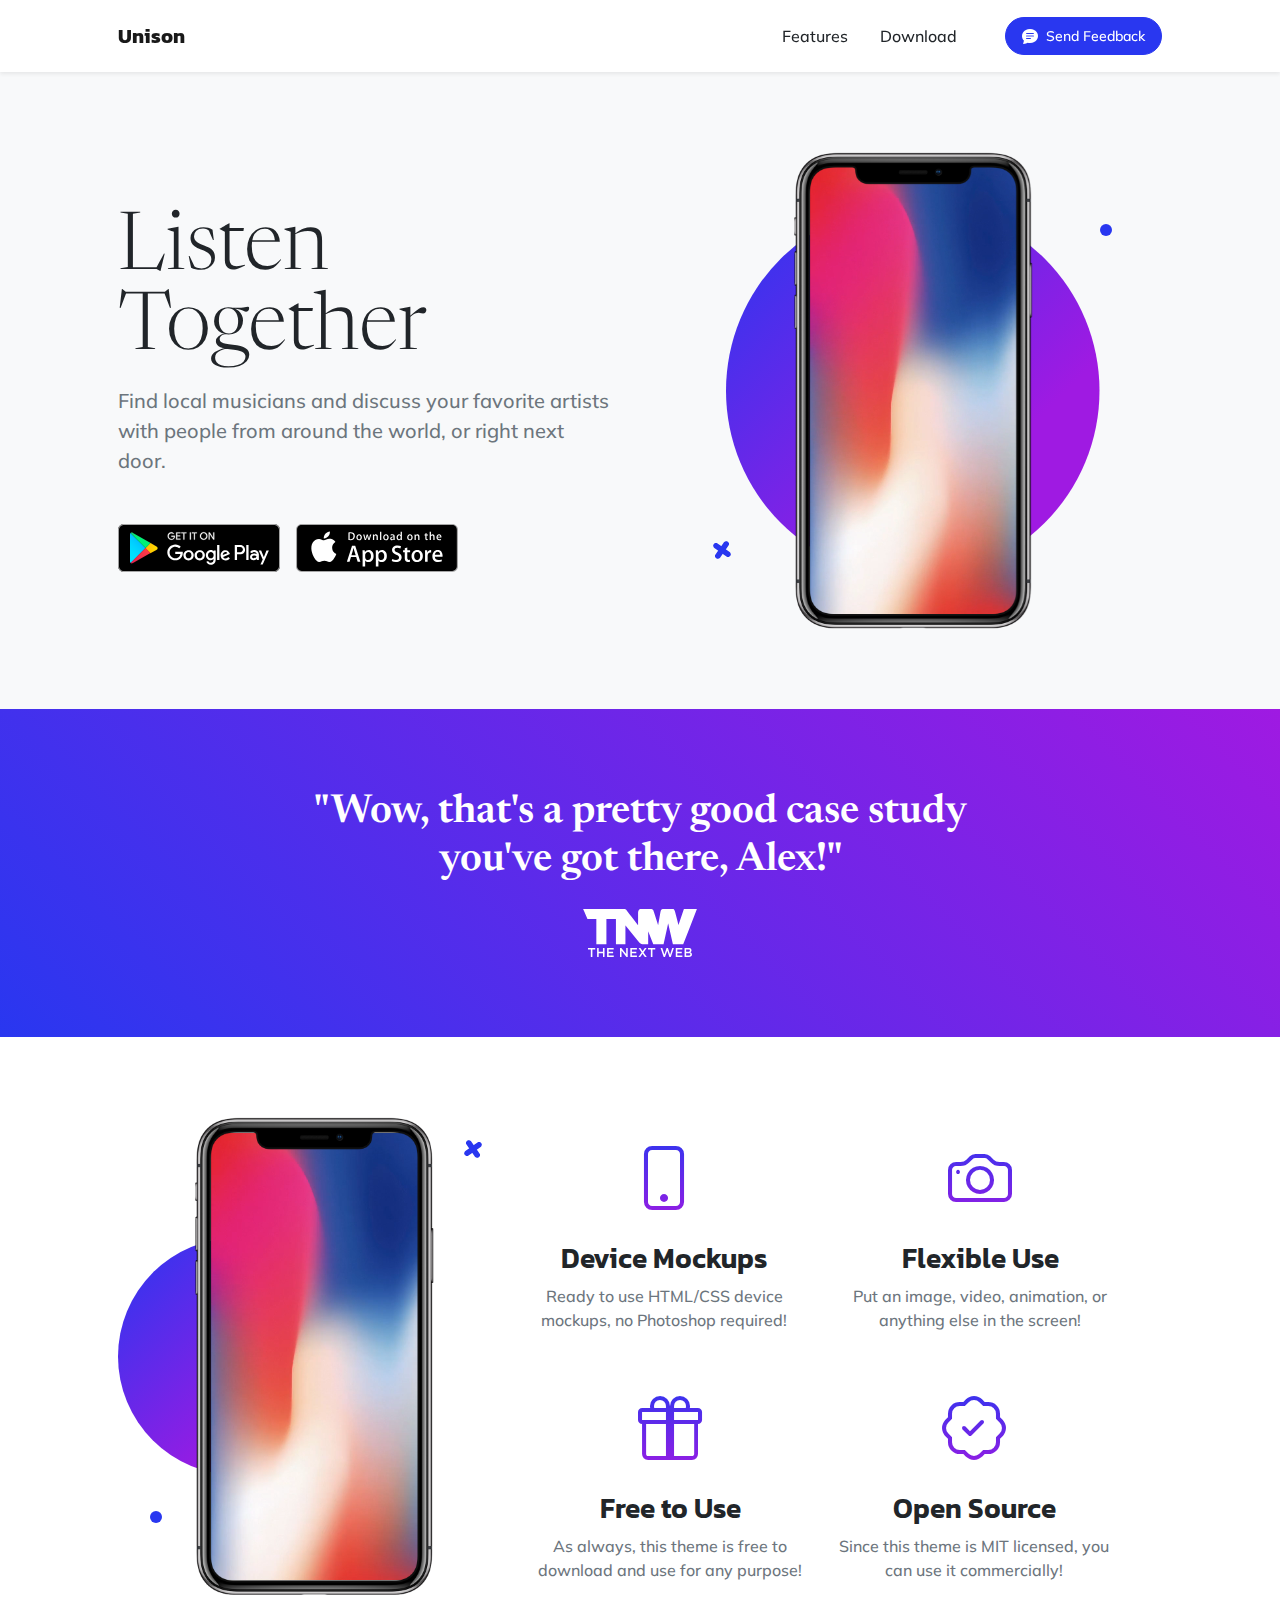
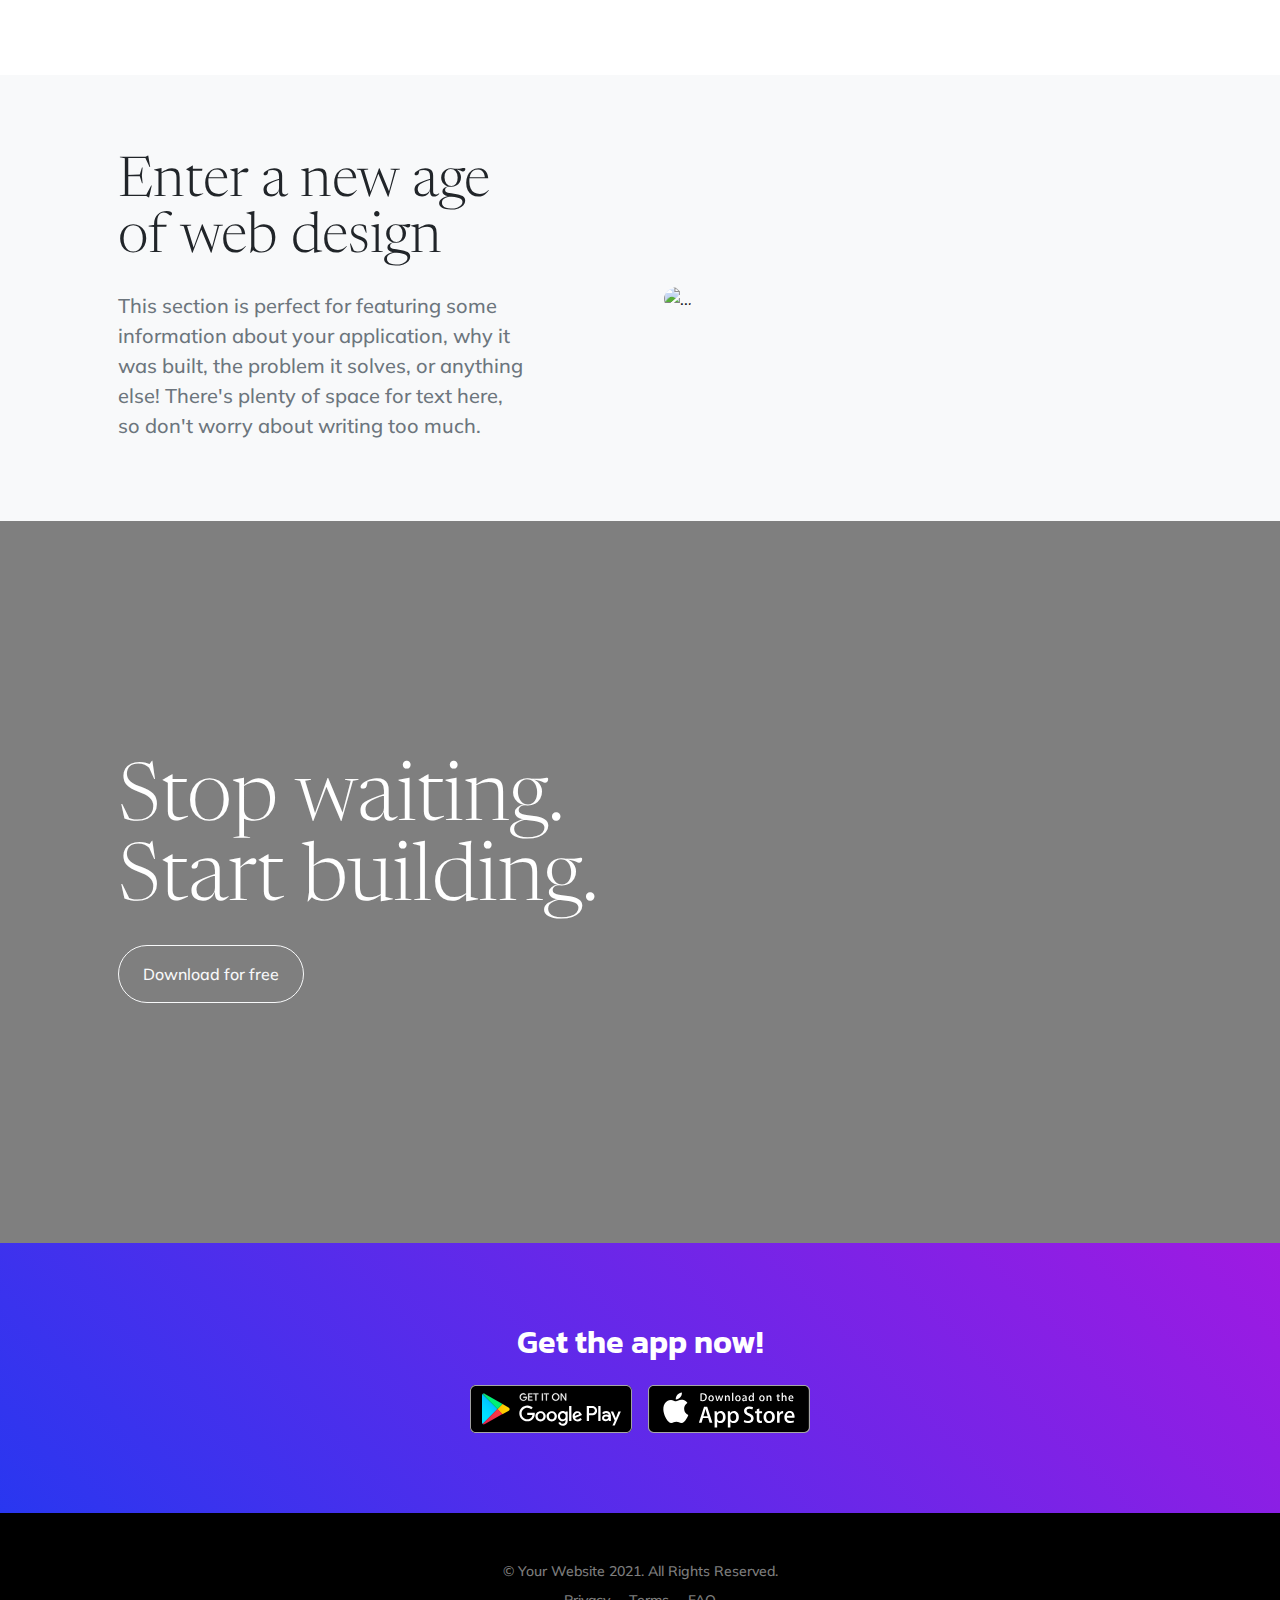
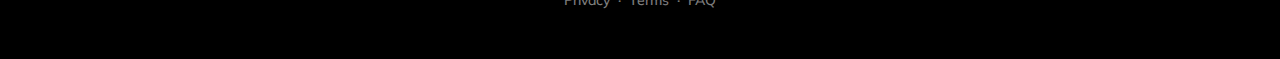
==== casestudy1page/alexcasestudy.html @ e9d78d9e "complete overhaul plus added unison case study" ====
<!DOCTYPE html>
<html lang="en">
    <head>
        <meta charset="utf-8" />
        <meta name="viewport" content="width=device-width, initial-scale=1, shrink-to-fit=no" />
        <meta name="description" content="" />
        <meta name="author" content="" />
        <title>Unison Case Study</title>
        <link rel="icon" type="image/x-icon" href="/images/AB_LOGO.png" />
        <!-- Bootstrap icons-->
        <link href="https://cdn.jsdelivr.net/npm/bootstrap-icons@1.5.0/font/bootstrap-icons.css" rel="stylesheet" />
        <!-- Google fonts-->
        <link rel="preconnect" href="https://fonts.gstatic.com" />
        <link href="https://fonts.googleapis.com/css2?family=Newsreader:ital,wght@0,600;1,600&amp;display=swap" rel="stylesheet" />
        <link href="https://fonts.googleapis.com/css2?family=Mulish:ital,wght@0,300;0,500;0,600;0,700;1,300;1,500;1,600;1,700&amp;display=swap" rel="stylesheet" />
        <link href="https://fonts.googleapis.com/css2?family=Kanit:ital,wght@0,400;1,400&amp;display=swap" rel="stylesheet" />
        <!-- Core theme CSS (includes Bootstrap)-->
        <link href="css/styles.css" rel="stylesheet" />
    </head>
    <body id="page-top">
        <!-- Navigation-->
        <nav class="navbar navbar-expand-lg navbar-light fixed-top shadow-sm" id="mainNav">
            <div class="container px-5">
                <a class="navbar-brand fw-bold" href="#page-top">Unison</a>
                <button class="navbar-toggler" type="button" data-bs-toggle="collapse" data-bs-target="#navbarResponsive" aria-controls="navbarResponsive" aria-expanded="false" aria-label="Toggle navigation">
                    Menu
                    <i class="bi-list"></i>
                </button>
                <div class="collapse navbar-collapse" id="navbarResponsive">
                    <ul class="navbar-nav ms-auto me-4 my-3 my-lg-0">
                        <li class="nav-item"><a class="nav-link me-lg-3" href="#features">Features</a></li>
                        <li class="nav-item"><a class="nav-link me-lg-3" href="#download">Download</a></li>
                    </ul>
                    <button class="btn btn-primary rounded-pill px-3 mb-2 mb-lg-0" data-bs-toggle="modal" data-bs-target="#feedbackModal">
                        <span class="d-flex align-items-center">
                            <i class="bi-chat-text-fill me-2"></i>
                            <span class="small">Send Feedback</span>
                        </span>
                    </button>
                </div>
            </div>
        </nav>
        <!-- Mashead header-->
        <header class="masthead">
            <div class="container px-5">
                <div class="row gx-5 align-items-center">
                    <div class="col-lg-6">
                        <!-- Mashead text and app badges-->
                        <div class="mb-5 mb-lg-0 text-center text-lg-start">
                            <h1 class="display-1 lh-1 mb-3">Listen Together</h1>
                            <p class="lead fw-normal text-muted mb-5">Find local musicians and discuss your favorite artists with people from around the world, or right next door.</p>
                            <div class="d-flex flex-column flex-lg-row align-items-center">
                                <a class="me-lg-3 mb-4 mb-lg-0" href="#!"><img class="app-badge" src="assets/img/google-play-badge.svg" alt="..." /></a>
                                <a href="#!"><img class="app-badge" src="assets/img/app-store-badge.svg" alt="..." /></a>
                            </div>
                        </div>
                    </div>
                    <div class="col-lg-6">
                        <!-- Masthead device mockup feature-->
                        <div class="masthead-device-mockup">
                            <svg class="circle" viewBox="0 0 100 100" xmlns="http://www.w3.org/2000/svg">
                                <defs>
                                    <linearGradient id="circleGradient" gradientTransform="rotate(45)">
                                        <stop class="gradient-start-color" offset="0%"></stop>
                                        <stop class="gradient-end-color" offset="100%"></stop>
                                    </linearGradient>
                                </defs>
                                <circle cx="50" cy="50" r="50"></circle></svg>
                                <svg class="shape-1 d-none d-sm-block" viewBox="0 0 240.83 240.83" xmlns="http://www.w3.org/2000/svg">
                                <rect x="-32.54" y="78.39" width="305.92" height="84.05" rx="42.03" transform="translate(120.42 -49.88) rotate(45)"></rect>
                                <rect x="-32.54" y="78.39" width="305.92" height="84.05" rx="42.03" transform="translate(-49.88 120.42) rotate(-45)"></rect></svg>
                            <svg class="shape-2 d-none d-sm-block" viewBox="0 0 100 100" xmlns="http://www.w3.org/2000/svg"><circle cx="50" cy="50" r="50"></circle></svg>
                            <div class="device-wrapper">
                                <div class="device" data-device="iPhoneX" data-orientation="portrait" data-color="black">
                                    <div class="screen bg-black">
                                        <!-- PUT CONTENTS HERE:-->
                                        <!-- * * This can be a video, image, or just about anything else.-->
                                        <!-- * * Set the max width of your media to 100% and the height to-->
                                        <!-- * * 100% like the demo example below.-->
                                        <video muted="muted" autoplay="" loop="" style="max-width: 100%; height: 100%"><source src="assets/img/demo-screen.mp4" type="video/mp4" /></video>
                                    </div>
                                </div>
                            </div>
                        </div>
                    </div>
                </div>
            </div>
        </header>
        <!-- Quote/testimonial aside-->
        <aside class="text-center bg-gradient-primary-to-secondary">
            <div class="container px-5">
                <div class="row gx-5 justify-content-center">
                    <div class="col-xl-8">
                        <div class="h2 fs-1 text-white mb-4">"Wow, that's a pretty good case study you've got there, Alex!"</div>
                        <img src="assets/img/tnw-logo.svg" alt="..." style="height: 3rem" />
                    </div>
                </div>
            </div>
        </aside>
        <!-- App features section-->
        <section id="features">
            <div class="container px-5">
                <div class="row gx-5 align-items-center">
                    <div class="col-lg-8 order-lg-1 mb-5 mb-lg-0">
                        <div class="container-fluid px-5">
                            <div class="row gx-5">
                                <div class="col-md-6 mb-5">
                                    <!-- Feature item-->
                                    <div class="text-center">
                                        <i class="bi-phone icon-feature text-gradient d-block mb-3"></i>
                                        <h3 class="font-alt">Device Mockups</h3>
                                        <p class="text-muted mb-0">Ready to use HTML/CSS device mockups, no Photoshop required!</p>
                                    </div>
                                </div>
                                <div class="col-md-6 mb-5">
                                    <!-- Feature item-->
                                    <div class="text-center">
                                        <i class="bi-camera icon-feature text-gradient d-block mb-3"></i>
                                        <h3 class="font-alt">Flexible Use</h3>
                                        <p class="text-muted mb-0">Put an image, video, animation, or anything else in the screen!</p>
                                    </div>
                                </div>
                            </div>
                            <div class="row">
                                <div class="col-md-6 mb-5 mb-md-0">
                                    <!-- Feature item-->
                                    <div class="text-center">
                                        <i class="bi-gift icon-feature text-gradient d-block mb-3"></i>
                                        <h3 class="font-alt">Free to Use</h3>
                                        <p class="text-muted mb-0">As always, this theme is free to download and use for any purpose!</p>
                                    </div>
                                </div>
                                <div class="col-md-6">
                                    <!-- Feature item-->
                                    <div class="text-center">
                                        <i class="bi-patch-check icon-feature text-gradient d-block mb-3"></i>
                                        <h3 class="font-alt">Open Source</h3>
                                        <p class="text-muted mb-0">Since this theme is MIT licensed, you can use it commercially!</p>
                                    </div>
                                </div>
                            </div>
                        </div>
                    </div>
                    <div class="col-lg-4 order-lg-0">
                        <!-- Features section device mockup-->
                        <div class="features-device-mockup">
                            <svg class="circle" viewBox="0 0 100 100" xmlns="http://www.w3.org/2000/svg">
                                <defs>
                                    <linearGradient id="circleGradient" gradientTransform="rotate(45)">
                                        <stop class="gradient-start-color" offset="0%"></stop>
                                        <stop class="gradient-end-color" offset="100%"></stop>
                                    </linearGradient>
                                </defs>
                                <circle cx="50" cy="50" r="50"></circle></svg>
                            <svg class="shape-1 d-none d-sm-block" viewBox="0 0 240.83 240.83" xmlns="http://www.w3.org/2000/svg">
                                <rect x="-32.54" y="78.39" width="305.92" height="84.05" rx="42.03" transform="translate(120.42 -49.88) rotate(45)"></rect>
                                <rect x="-32.54" y="78.39" width="305.92" height="84.05" rx="42.03" transform="translate(-49.88 120.42) rotate(-45)"></rect></svg>
                            <svg class="shape-2 d-none d-sm-block" viewBox="0 0 100 100" xmlns="http://www.w3.org/2000/svg"><circle cx="50" cy="50" r="50"></circle></svg>
                            <div class="device-wrapper">
                                <div class="device" data-device="iPhoneX" data-orientation="portrait" data-color="black">
                                    <div class="screen bg-black">
                                        <!-- PUT CONTENTS HERE:-->
                                        <!-- * * This can be a video, image, or just about anything else.-->
                                        <!-- * * Set the max width of your media to 100% and the height to-->
                                        <!-- * * 100% like the demo example below.-->
                                        <video muted="muted" autoplay="" loop="" style="max-width: 100%; height: 100%"><source src="assets/img/demo-screen.mp4" type="video/mp4" /></video>
                                    </div>
                                </div>
                            </div>
                        </div>
                    </div>
                </div>
            </div>
        </section>
        <!-- Basic features section-->
        <section class="bg-light">
            <div class="container px-5">
                <div class="row gx-5 align-items-center justify-content-center justify-content-lg-between">
                    <div class="col-12 col-lg-5">
                        <h2 class="display-4 lh-1 mb-4">Enter a new age of web design</h2>
                        <p class="lead fw-normal text-muted mb-5 mb-lg-0">This section is perfect for featuring some information about your application, why it was built, the problem it solves, or anything else! There's plenty of space for text here, so don't worry about writing too much.</p>
                    </div>
                    <div class="col-sm-8 col-md-6">
                        <div class="px-5 px-sm-0"><img class="img-fluid rounded-circle" src="https://source.unsplash.com/u8Jn2rzYIps/900x900" alt="..." /></div>
                    </div>
                </div>
            </div>
        </section>
        <!-- Call to action section-->
        <section class="cta">
            <div class="cta-content">
                <div class="container px-5">
                    <h2 class="text-white display-1 lh-1 mb-4">
                        Stop waiting.
                        <br />
                        Start building.
                    </h2>
                    <a class="btn btn-outline-light py-3 px-4 rounded-pill" href="https://startbootstrap.com/theme/new-age" target="_blank">Download for free</a>
                </div>
            </div>
        </section>
        <!-- App badge section-->
        <section class="bg-gradient-primary-to-secondary" id="download">
            <div class="container px-5">
                <h2 class="text-center text-white font-alt mb-4">Get the app now!</h2>
                <div class="d-flex flex-column flex-lg-row align-items-center justify-content-center">
                    <a class="me-lg-3 mb-4 mb-lg-0" href="#!"><img class="app-badge" src="assets/img/google-play-badge.svg" alt="..." /></a>
                    <a href="#!"><img class="app-badge" src="assets/img/app-store-badge.svg" alt="..." /></a>
                </div>
            </div>
        </section>
        <!-- Footer-->
        <footer class="bg-black text-center py-5">
            <div class="container px-5">
                <div class="text-white-50 small">
                    <div class="mb-2">&copy; Your Website 2021. All Rights Reserved.</div>
                    <a href="#!">Privacy</a>
                    <span class="mx-1">&middot;</span>
                    <a href="#!">Terms</a>
                    <span class="mx-1">&middot;</span>
                    <a href="#!">FAQ</a>
                </div>
            </div>
        </footer>
        <!-- Feedback Modal-->
        <div class="modal fade" id="feedbackModal" tabindex="-1" aria-labelledby="feedbackModalLabel" aria-hidden="true">
            <div class="modal-dialog modal-dialog-centered">
                <div class="modal-content">
                    <div class="modal-header bg-gradient-primary-to-secondary p-4">
                        <h5 class="modal-title font-alt text-white" id="feedbackModalLabel">Send feedback</h5>
                        <button class="btn-close btn-close-white" type="button" data-bs-dismiss="modal" aria-label="Close"></button>
                    </div>
                    <div class="modal-body border-0 p-4">
                        <!-- * * * * * * * * * * * * * * *-->
                        <!-- * * SB Forms Contact Form * *-->
                        <!-- * * * * * * * * * * * * * * *-->
                        <!-- This form is pre-integrated with SB Forms.-->
                        <!-- To make this form functional, sign up at-->
                        <!-- https://startbootstrap.com/solution/contact-forms-->
                        <!-- to get an API token!-->
                        <form id="contactForm" data-sb-form-api-token="API_TOKEN">
                            <!-- Name input-->
                            <div class="form-floating mb-3">
                                <input class="form-control" id="name" type="text" placeholder="Enter your name..." data-sb-validations="required" />
                                <label for="name">Full name</label>
                                <div class="invalid-feedback" data-sb-feedback="name:required">A name is required.</div>
                            </div>
                            <!-- Email address input-->
                            <div class="form-floating mb-3">
                                <input class="form-control" id="email" type="email" placeholder="name@example.com" data-sb-validations="required,email" />
                                <label for="email">Email address</label>
                                <div class="invalid-feedback" data-sb-feedback="email:required">An email is required.</div>
                                <div class="invalid-feedback" data-sb-feedback="email:email">Email is not valid.</div>
                            </div>
                            <!-- Phone number input-->
                            <div class="form-floating mb-3">
                                <input class="form-control" id="phone" type="tel" placeholder="(123) 456-7890" data-sb-validations="required" />
                                <label for="phone">Phone number</label>
                                <div class="invalid-feedback" data-sb-feedback="phone:required">A phone number is required.</div>
                            </div>
                            <!-- Message input-->
                            <div class="form-floating mb-3">
                                <textarea class="form-control" id="message" type="text" placeholder="Enter your message here..." style="height: 10rem" data-sb-validations="required"></textarea>
                                <label for="message">Message</label>
                                <div class="invalid-feedback" data-sb-feedback="message:required">A message is required.</div>
                            </div>
                            <!-- Submit success message-->
                            <!---->
                            <!-- This is what your users will see when the form-->
                            <!-- has successfully submitted-->
                            <div class="d-none" id="submitSuccessMessage">
                                <div class="text-center mb-3">
                                    <div class="fw-bolder">Form submission successful!</div>
                                    To activate this form, sign up at
                                    <br />
                                    <a href="https://startbootstrap.com/solution/contact-forms">https://startbootstrap.com/solution/contact-forms</a>
                                </div>
                            </div>
                            <!-- Submit error message-->
                            <!---->
                            <!-- This is what your users will see when there is-->
                            <!-- an error submitting the form-->
                            <div class="d-none" id="submitErrorMessage"><div class="text-center text-danger mb-3">Error sending message!</div></div>
                            <!-- Submit Button-->
                            <div class="d-grid"><button class="btn btn-primary rounded-pill btn-lg disabled" id="submitButton" type="submit">Submit</button></div>
                        </form>
                    </div>
                </div>
            </div>
        </div>
        <!-- Bootstrap core JS-->
        <script src="https://cdn.jsdelivr.net/npm/bootstrap@5.1.3/dist/js/bootstrap.bundle.min.js"></script>
        <!-- Core theme JS-->
        <script src="js/scripts.js"></script>
        <!-- * * * * * * * * * * * * * * * * * * * * * * * * * * * * * * * * * * * * * * * *-->
        <!-- * *                               SB Forms JS                               * *-->
        <!-- * * Activate your form at https://startbootstrap.com/solution/contact-forms * *-->
        <!-- * * * * * * * * * * * * * * * * * * * * * * * * * * * * * * * * * * * * * * * *-->
        <script src="https://cdn.startbootstrap.com/sb-forms-latest.js"></script>
    </body>
</html>
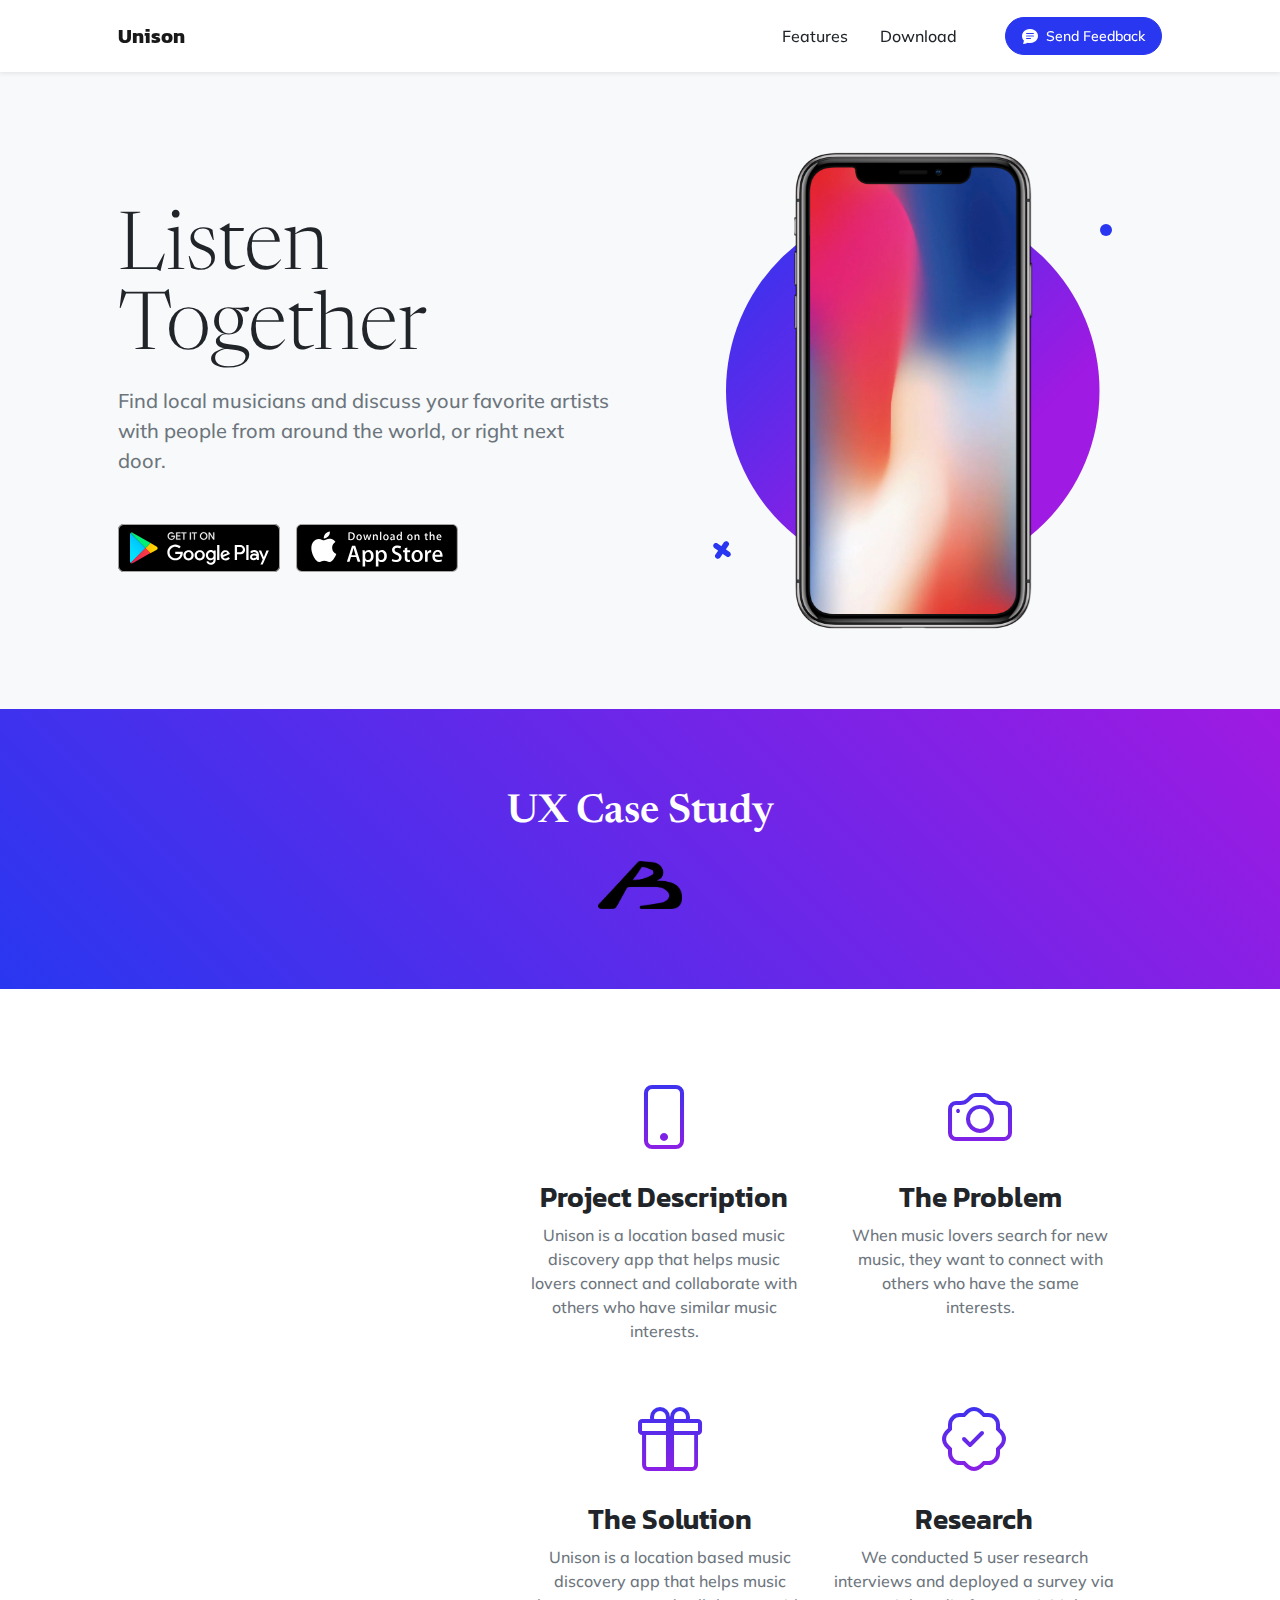
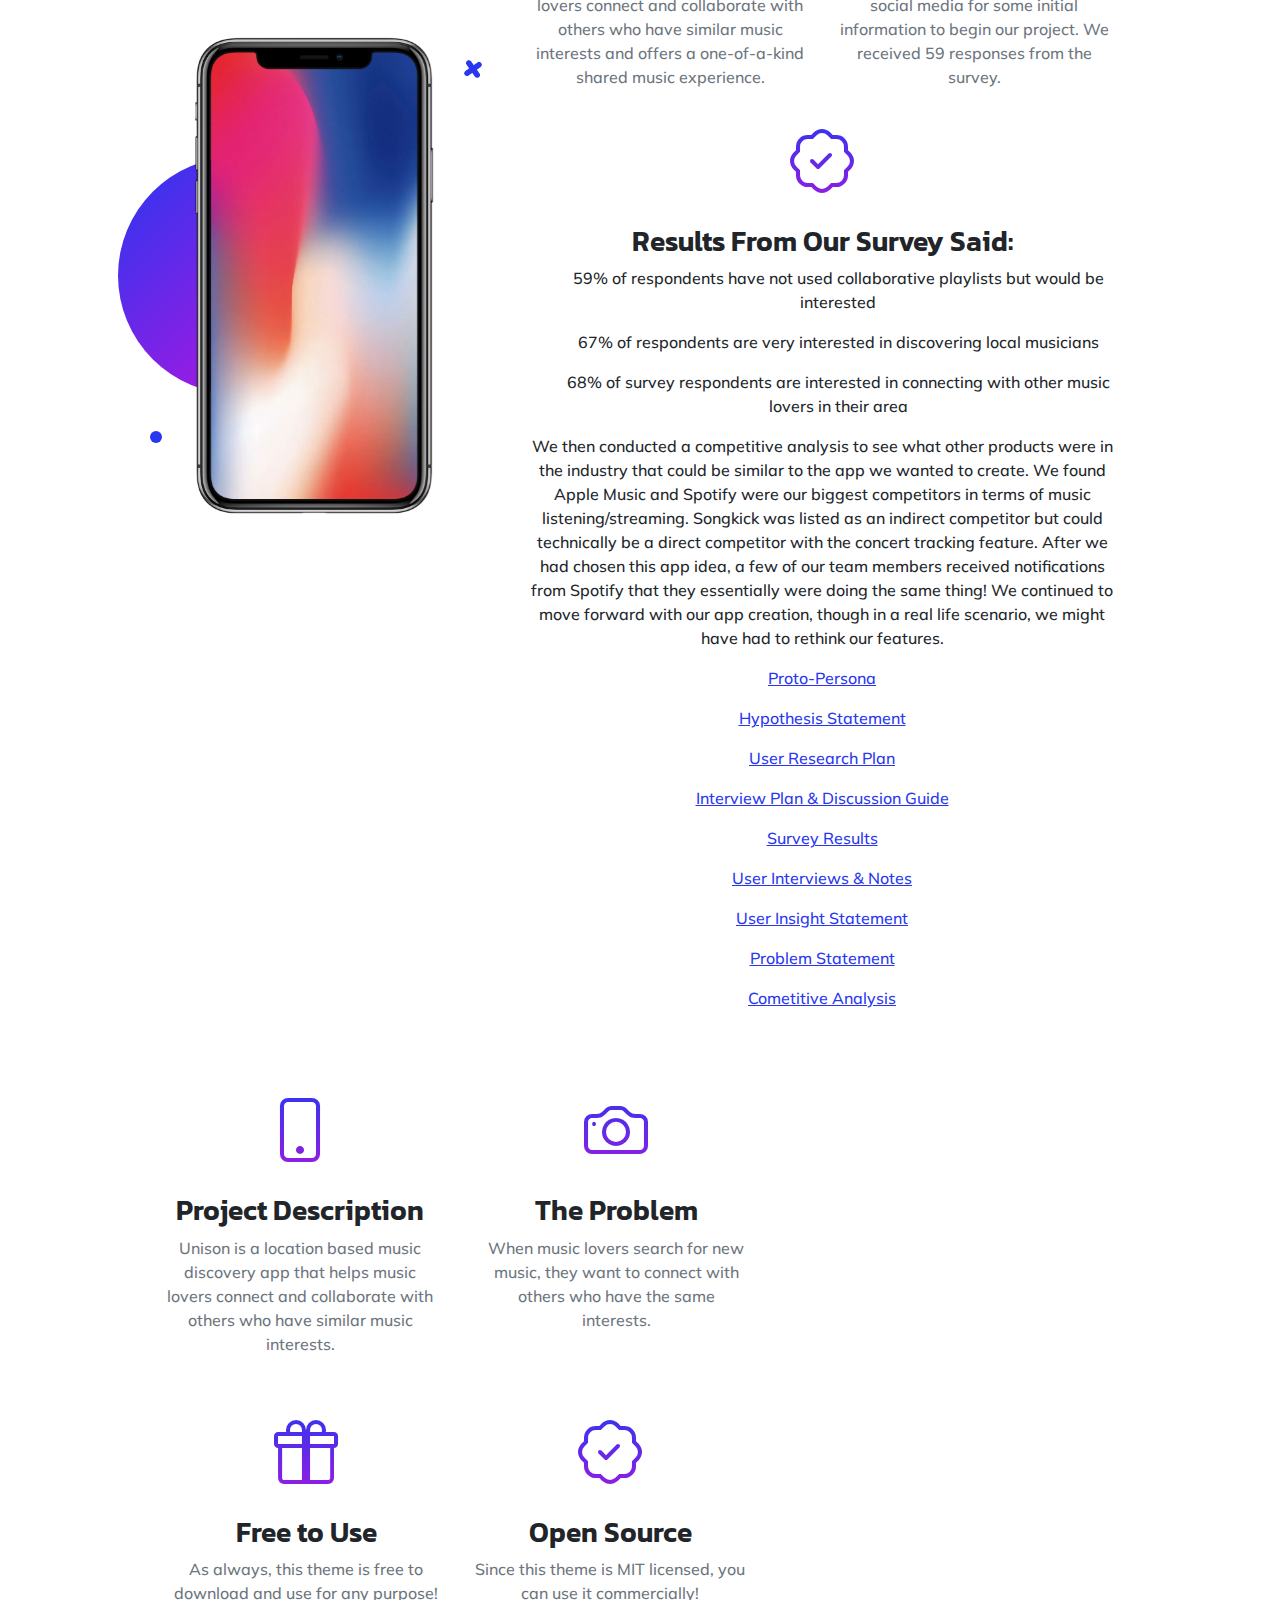
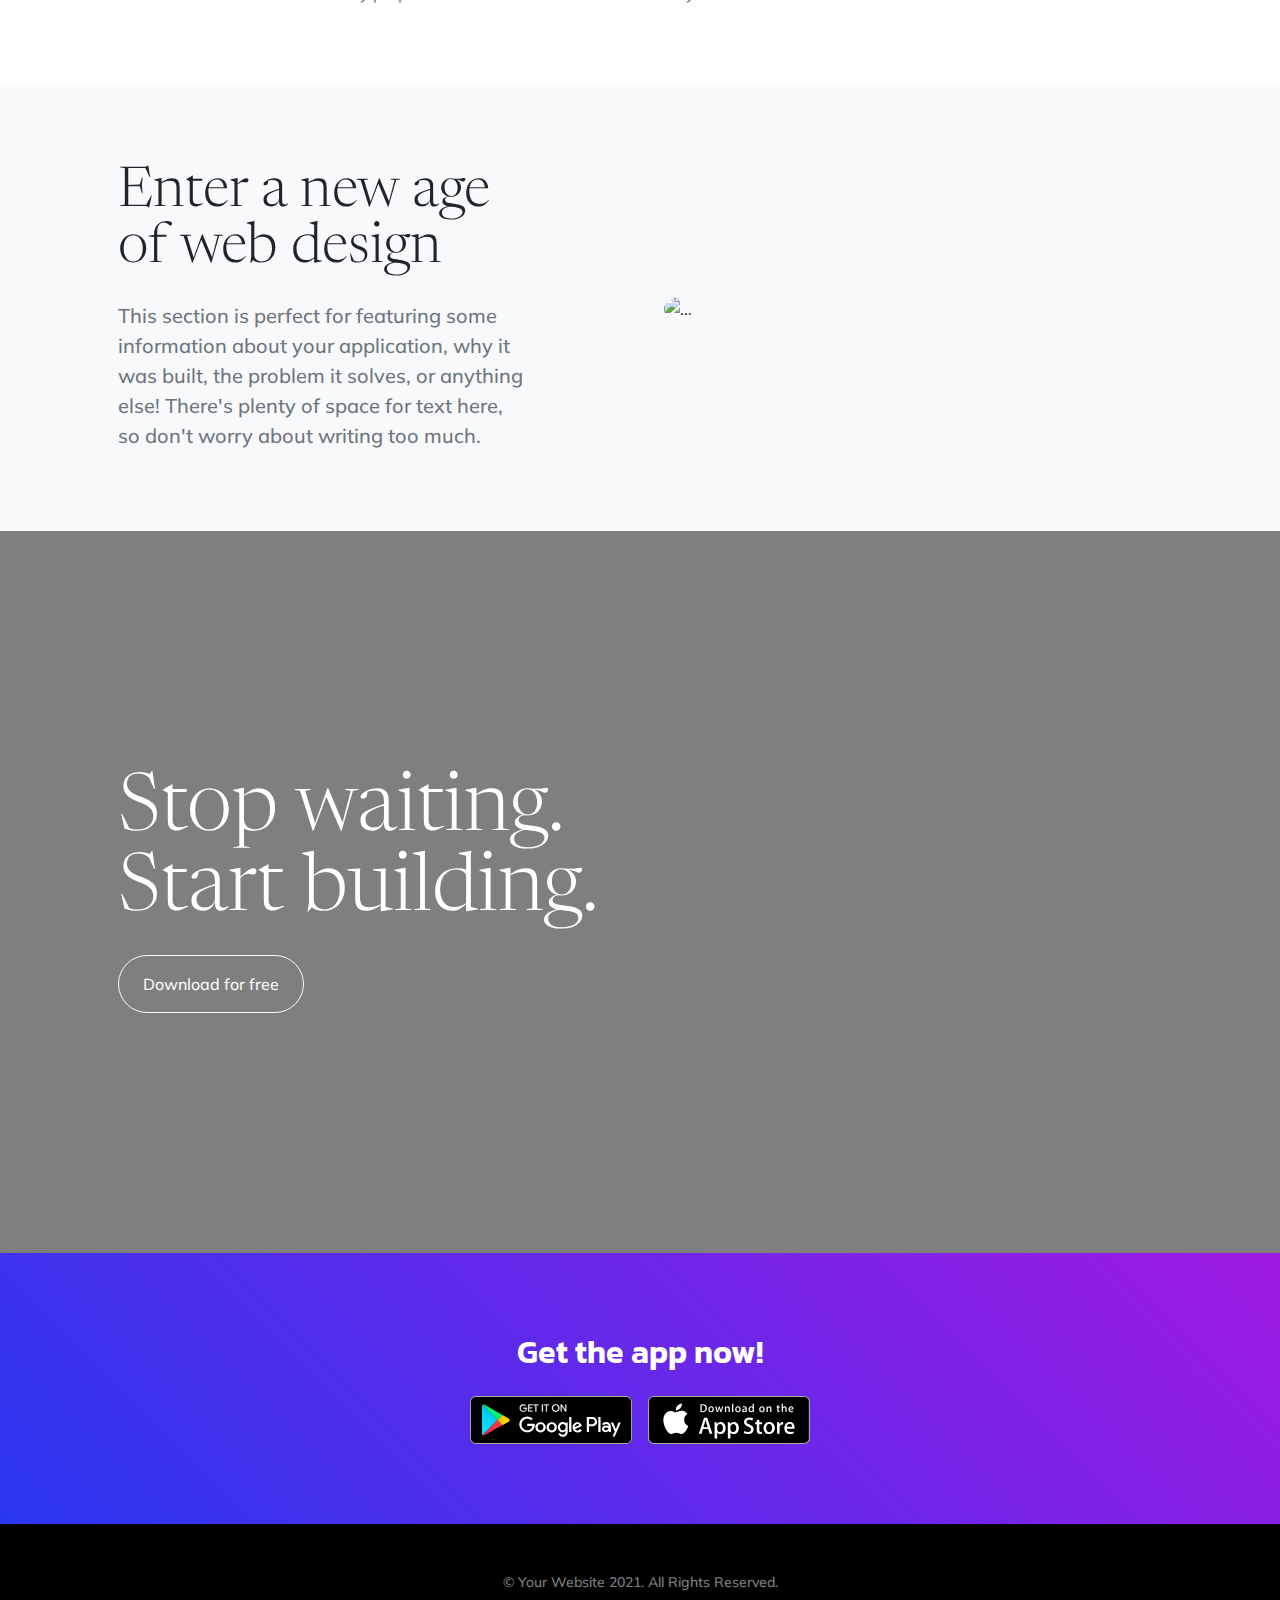
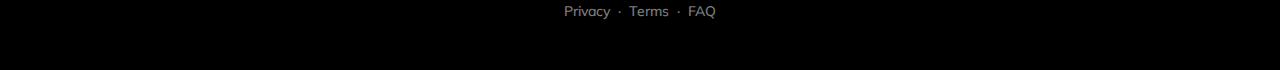
==== commit 0db25403: "many change" ====
--- a/casestudy1page/alexcasestudy.html
+++ b/casestudy1page/alexcasestudy.html
@@ -21,7 +21,8 @@
         <!-- Navigation-->
         <nav class="navbar navbar-expand-lg navbar-light fixed-top shadow-sm" id="mainNav">
             <div class="container px-5">
-                <a class="navbar-brand fw-bold" href="#page-top">Unison</a>
+                <!--<a class="navbar-brand fw-bold" href="#page-top">Unison</a>-->
+                <a class="navbar-brand fw-bold" href="/index.html">Unison</a>
                 <button class="navbar-toggler" type="button" data-bs-toggle="collapse" data-bs-target="#navbarResponsive" aria-controls="navbarResponsive" aria-expanded="false" aria-label="Toggle navigation">
                     Menu
                     <i class="bi-list"></i>
@@ -86,17 +87,19 @@
                 </div>
             </div>
         </header>
+
         <!-- Quote/testimonial aside-->
         <aside class="text-center bg-gradient-primary-to-secondary">
             <div class="container px-5">
                 <div class="row gx-5 justify-content-center">
                     <div class="col-xl-8">
-                        <div class="h2 fs-1 text-white mb-4">"Wow, that's a pretty good case study you've got there, Alex!"</div>
-                        <img src="assets/img/tnw-logo.svg" alt="..." style="height: 3rem" />
+                        <div class="h2 fs-1 text-white mb-4">UX Case Study</div>
+                        <img src="/images/AB_LOGO.png" alt="..." style="height: 3rem" />
                     </div>
                 </div>
             </div>
         </aside>
+
         <!-- App features section-->
         <section id="features">
             <div class="container px-5">
@@ -108,16 +111,95 @@
                                     <!-- Feature item-->
                                     <div class="text-center">
                                         <i class="bi-phone icon-feature text-gradient d-block mb-3"></i>
-                                        <h3 class="font-alt">Device Mockups</h3>
-                                        <p class="text-muted mb-0">Ready to use HTML/CSS device mockups, no Photoshop required!</p>
+                                        <h3 class="font-alt">Project Description</h3>
+                                        <p class="text-muted mb-0">Unison is a location based music discovery app that helps music lovers connect and collaborate with others who have similar music interests.</p>
                                     </div>
                                 </div>
                                 <div class="col-md-6 mb-5">
                                     <!-- Feature item-->
                                     <div class="text-center">
                                         <i class="bi-camera icon-feature text-gradient d-block mb-3"></i>
-                                        <h3 class="font-alt">Flexible Use</h3>
-                                        <p class="text-muted mb-0">Put an image, video, animation, or anything else in the screen!</p>
+                                        <h3 class="font-alt">The Problem</h3>
+                                        <p class="text-muted mb-0">When music lovers search for new music, they want to connect with others who have the same interests.
+                                        </p>
+                                    </div>
+                                </div>
+                            </div>
+                            <div class="row">
+                                <div class="col-md-6 mb-5 mb-md-0">
+                                    <!-- Feature item-->
+                                    <div class="text-center">
+                                        <i class="bi-gift icon-feature text-gradient d-block mb-3"></i>
+                                        <h3 class="font-alt">The Solution</h3>
+                                        <p class="text-muted mb-0">Unison is a location based music discovery app that helps music lovers connect and collaborate with others who have similar music interests and offers a one-of-a-kind shared music experience.</p>
+                                    </div>
+                                </div>
+                                <div class="col-md-6">
+                                    <!-- Feature item-->
+                                    <div class="text-center">
+                                        <i class="bi-patch-check icon-feature text-gradient d-block mb-3"></i>
+                                        <h3 class="font-alt">Research</h3>
+                                        <p class="text-muted mb-0">We conducted 5 user research interviews and deployed a survey via social media for some initial information to begin our project. We received 59 responses from the survey. </p>
+                                    </div>
+                                </div>
+                                    <div class="text-center">
+                                        <br />
+                                        <!--Results from our survey-->
+                                        <p>
+                                        <i class="bi-patch-check icon-feature text-gradient d-block mb-3"></i>
+                                        <h3 class="font-alt">Results From Our Survey Said:</h3>
+                                    <ul>59% of respondents have not used collaborative playlists but would be interested</ul>
+                                    <ul>67% of respondents are very interested in discovering local musicians</ul>
+                                    <ul>68% of survey respondents are interested in connecting with other music lovers in their area</ul>
+                                    
+                                    We then conducted a competitive analysis to see what other products were in the industry that could be similar to the app we wanted to create. We found Apple Music and Spotify were our biggest competitors in terms of music listening/streaming. Songkick was listed as an indirect competitor but could technically be a direct competitor with the concert tracking feature. After we had chosen this app idea, a few of our team members received notifications from Spotify that they essentially were doing the same thing! We continued to move forward with our app creation, though in a real life scenario, we might have had to rethink our features.
+                                        </p>
+                                    </div>
+                                <div class="text-center"> 
+
+                                    <p><a class="navHover" href="https://miro.com/app/board/o9J_l5h5WEY=/?moveToWidget=3074457361557834786&cot=14">Proto-Persona</a></p>
+                                    <p><a class="navHover" href="https://docs.google.com/document/d/1XRTbWYTyubgp3aFKQbE9a_wOAu3SOszBq9Wj_-E7aM4/edit?usp=sharing">Hypothesis Statement</a></p>
+                                    <p><a class="navHover" href="https://docs.google.com/document/d/1jE65X9gWQC5GjgYpJEh00FO5vzdBiOpCsZ-FZQnncEE/edit?usp=sharing">User Research Plan</a></p>
+                                    <p><a class="navHover" href="https://docs.google.com/document/d/1hktV8I2AohRR72k_YnINFEn2Mreq5c7P4z3E5XmAaow/edit?usp=sharing">Interview Plan & Discussion Guide</a></p>
+                                    <p><a class="navHover" href="https://docs.google.com/document/d/14Sre4iiVJZE6Eh71Pxx6DmrF_Qrz-4lVQuZhOFleTsg/edit?usp=sharing">Survey Results</a></p>
+                                    <p><a class="navHover" href="https://drive.google.com/drive/folders/1KgsZcHg7hveZ11GWaLJzoUSJEQzBHmph?usp=sharing">User Interviews & Notes</a></p>
+                                    <p><a class="navHover" href="https://docs.google.com/document/d/1Aext4xAzgfPAXpiNR-TnL6bYlM27kT82wu-XqPHi-sc/edit?usp=sharing">User Insight Statement</a></p>
+                                    <p><a class="navHover" href="https://docs.google.com/document/d/1CFZmuHaHZyuUHHL3wpW8MNOQrv-n4lgISlsDyFWAnZ0/edit?usp=sharing">Problem Statement</a></p>
+                                    <p><a class="navHover" href="https://docs.google.com/spreadsheets/d/1M5w8RNG1iuUYZ26R7GRCCevh7z7XjCp1g2f3X4-OzM0/edit?usp=sharing">Cometitive Analysis</a></p>
+
+
+                                </div>
+                                
+
+                            </div>
+
+                            <p>
+                            <div>
+                                <img src="images/Unison-Affinity-Diagram.png" alt="">
+                             </div> 
+                            </p>
+
+                        </div>
+                    </div>
+                    <!-- Copied this grid; come back to this later-->
+                    <div class="col-lg-8 order-lg-1 mb-5 mb-lg-0">
+                        <div class="container-fluid px-5">
+                            <div class="row gx-5">
+                                <div class="col-md-6 mb-5">
+                                    <!-- Feature item-->
+                                    <div class="text-center">
+                                        <i class="bi-phone icon-feature text-gradient d-block mb-3"></i>
+                                        <h3 class="font-alt">Project Description</h3>
+                                        <p class="text-muted mb-0">Unison is a location based music discovery app that helps music lovers connect and collaborate with others who have similar music interests.</p>
+                                    </div>
+                                </div>
+                                <div class="col-md-6 mb-5">
+                                    <!-- Feature item-->
+                                    <div class="text-center">
+                                        <i class="bi-camera icon-feature text-gradient d-block mb-3"></i>
+                                        <h3 class="font-alt">The Problem</h3>
+                                        <p class="text-muted mb-0">When music lovers search for new music, they want to connect with others who have the same interests.
+                                        </p>
                                     </div>
                                 </div>
                             </div>
@@ -139,8 +221,13 @@
                                     </div>
                                 </div>
                             </div>
-                        </div>
-                    </div>
+                            
+                        </div>
+                    </div>
+
+
+
+                    
                     <div class="col-lg-4 order-lg-0">
                         <!-- Features section device mockup-->
                         <div class="features-device-mockup">
@@ -198,6 +285,7 @@
                     <a class="btn btn-outline-light py-3 px-4 rounded-pill" href="https://startbootstrap.com/theme/new-age" target="_blank">Download for free</a>
                 </div>
             </div>
+            
         </section>
         <!-- App badge section-->
         <section class="bg-gradient-primary-to-secondary" id="download">
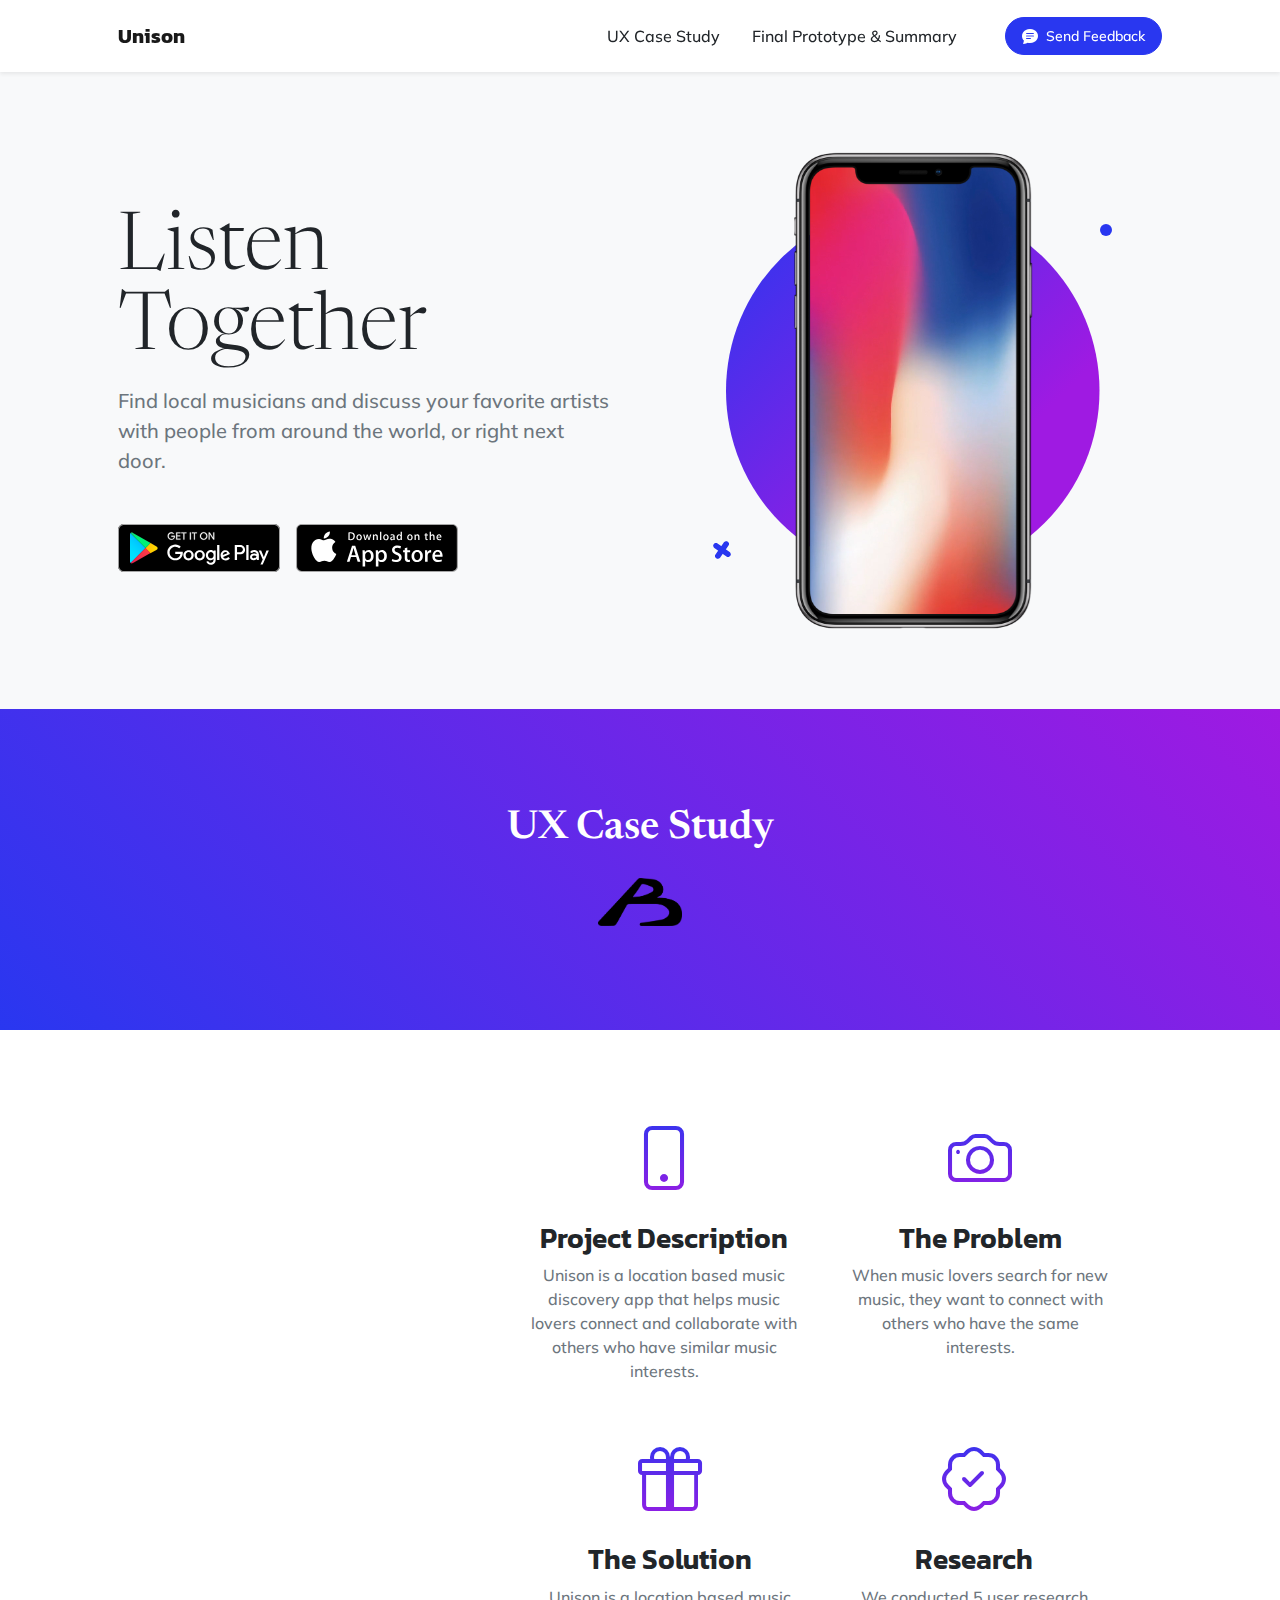
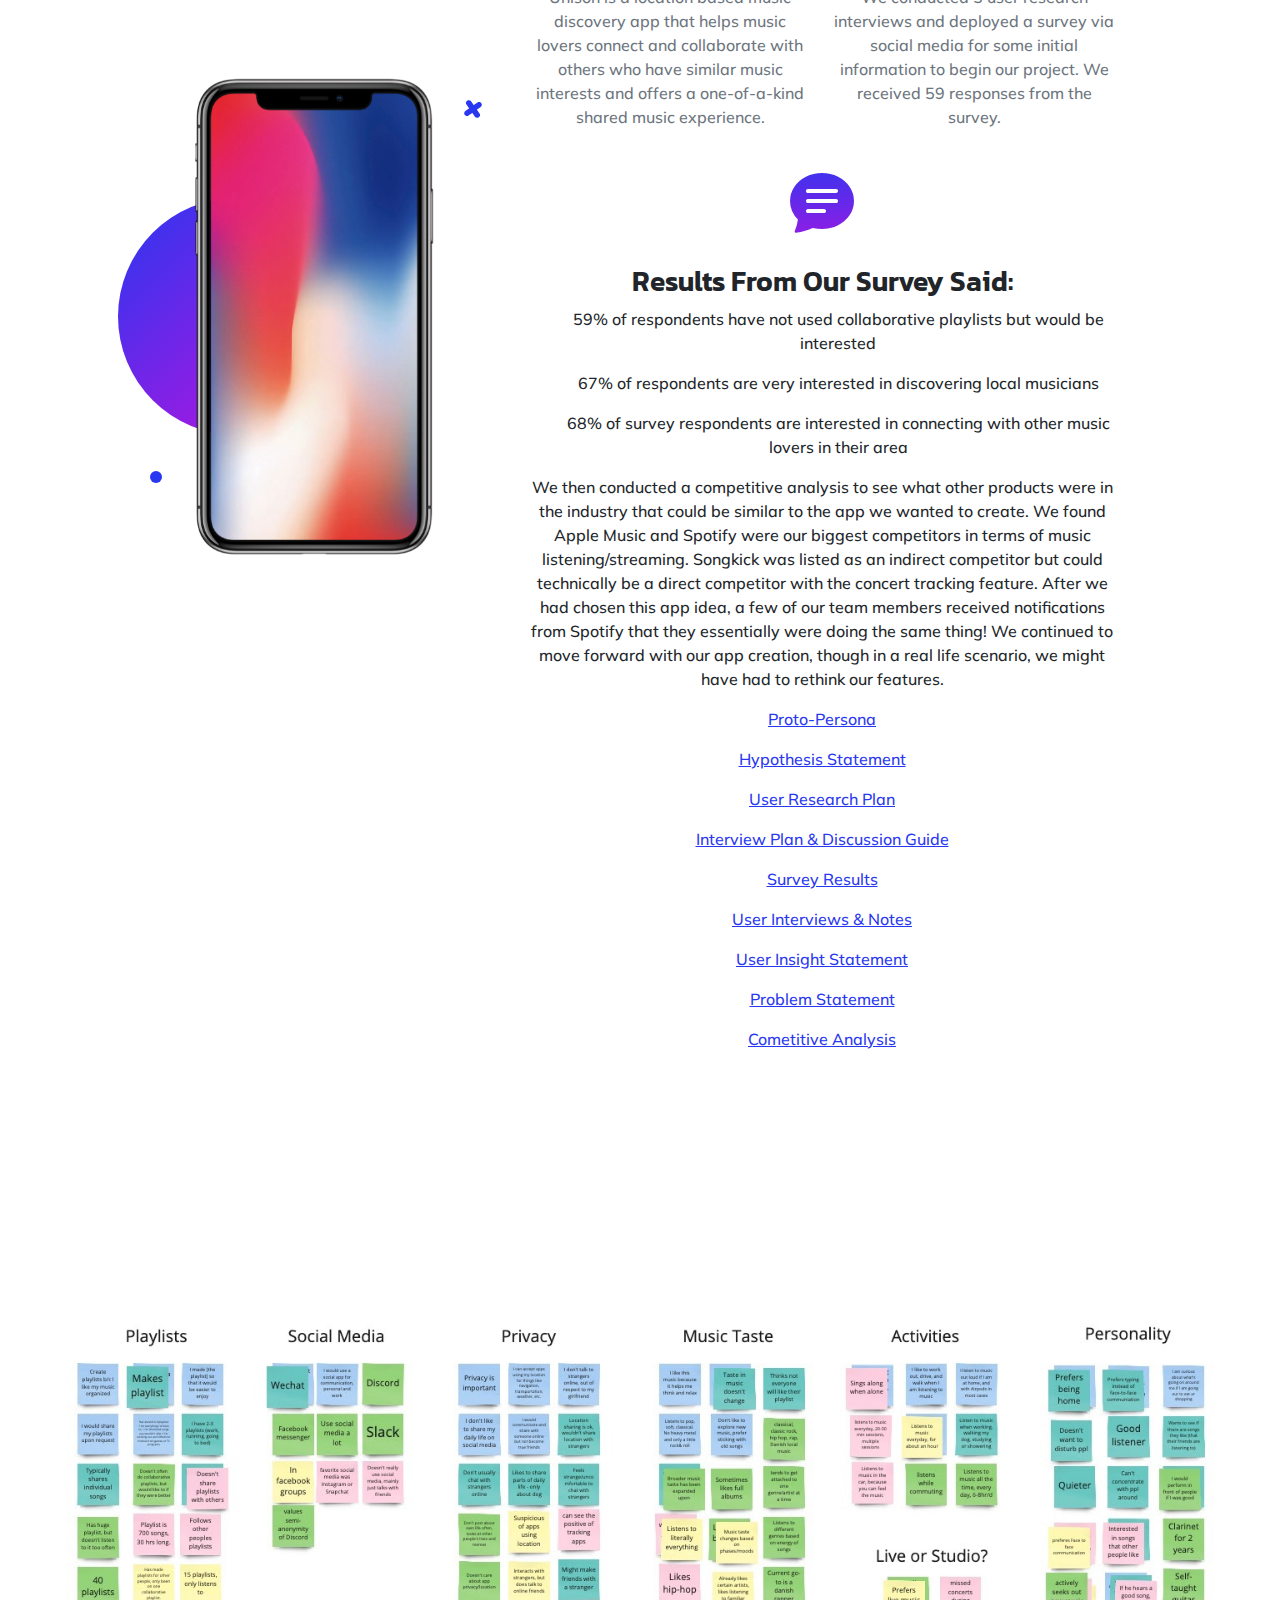
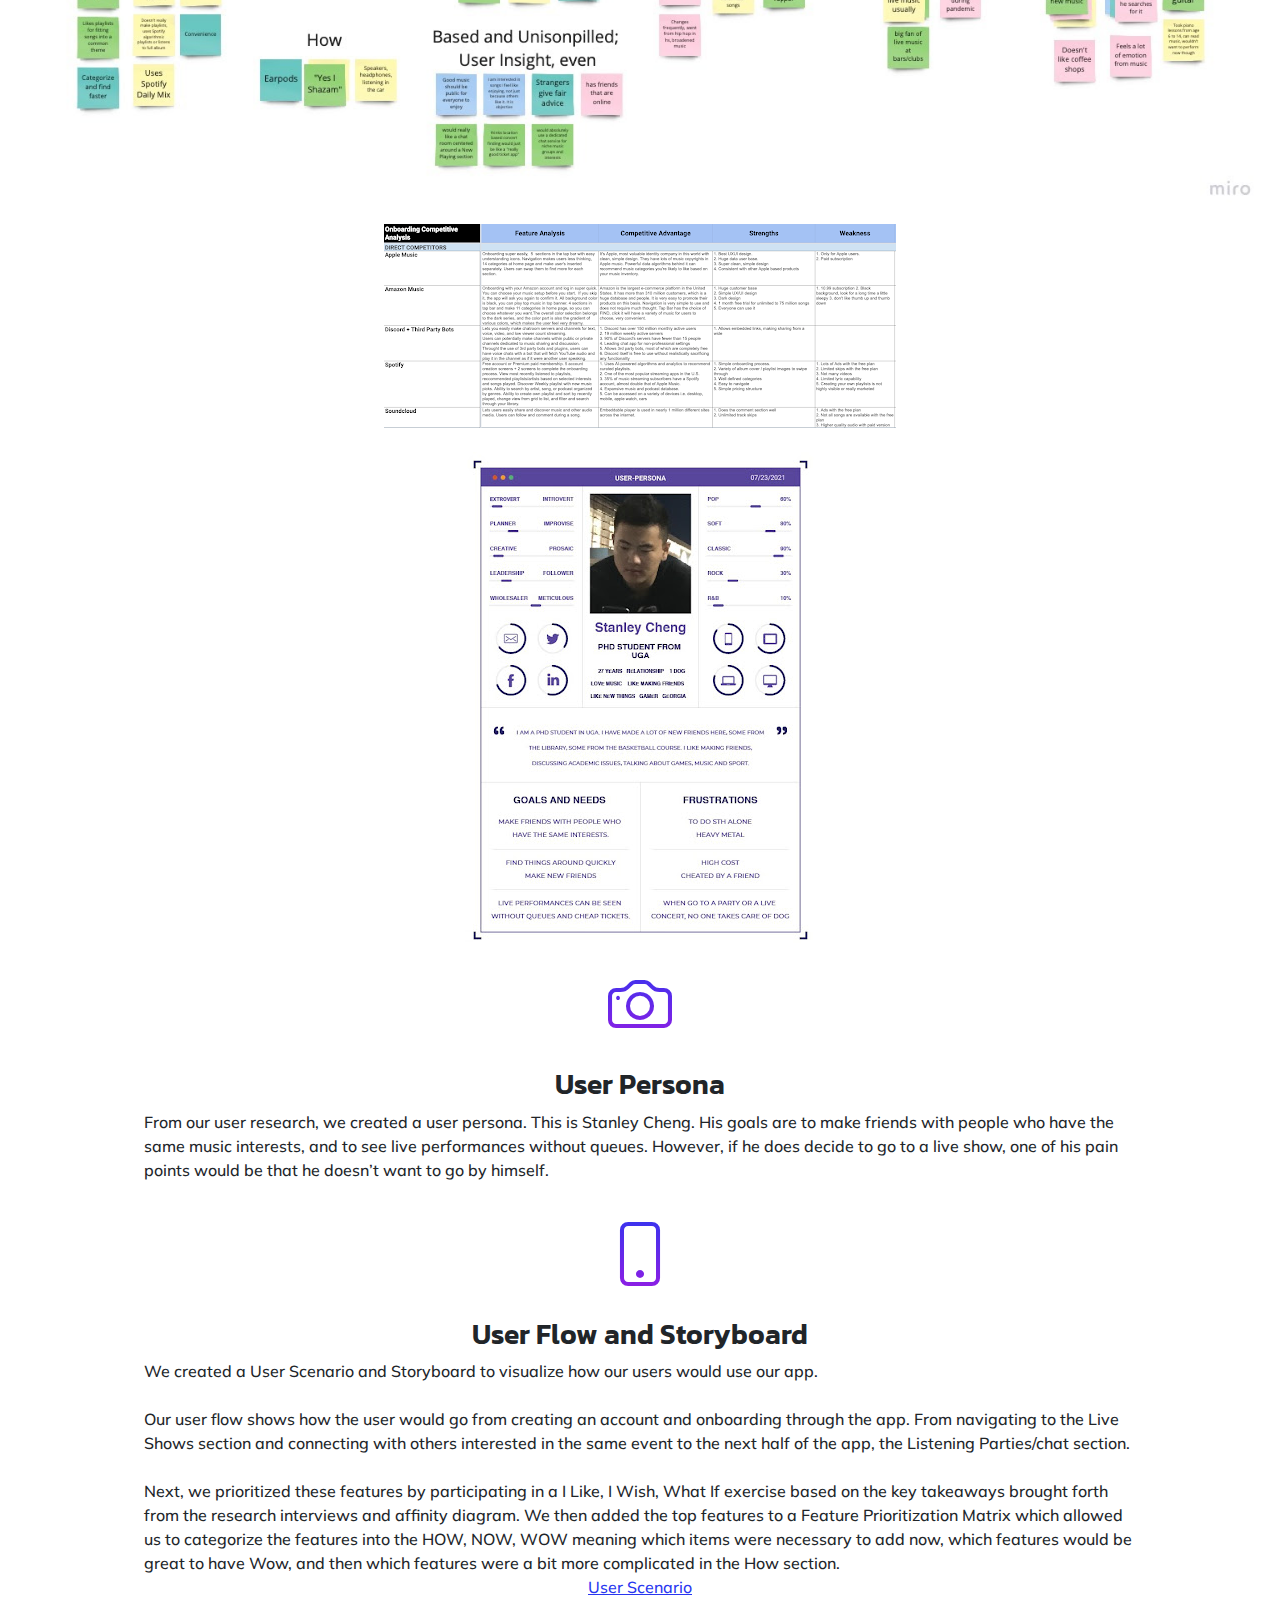
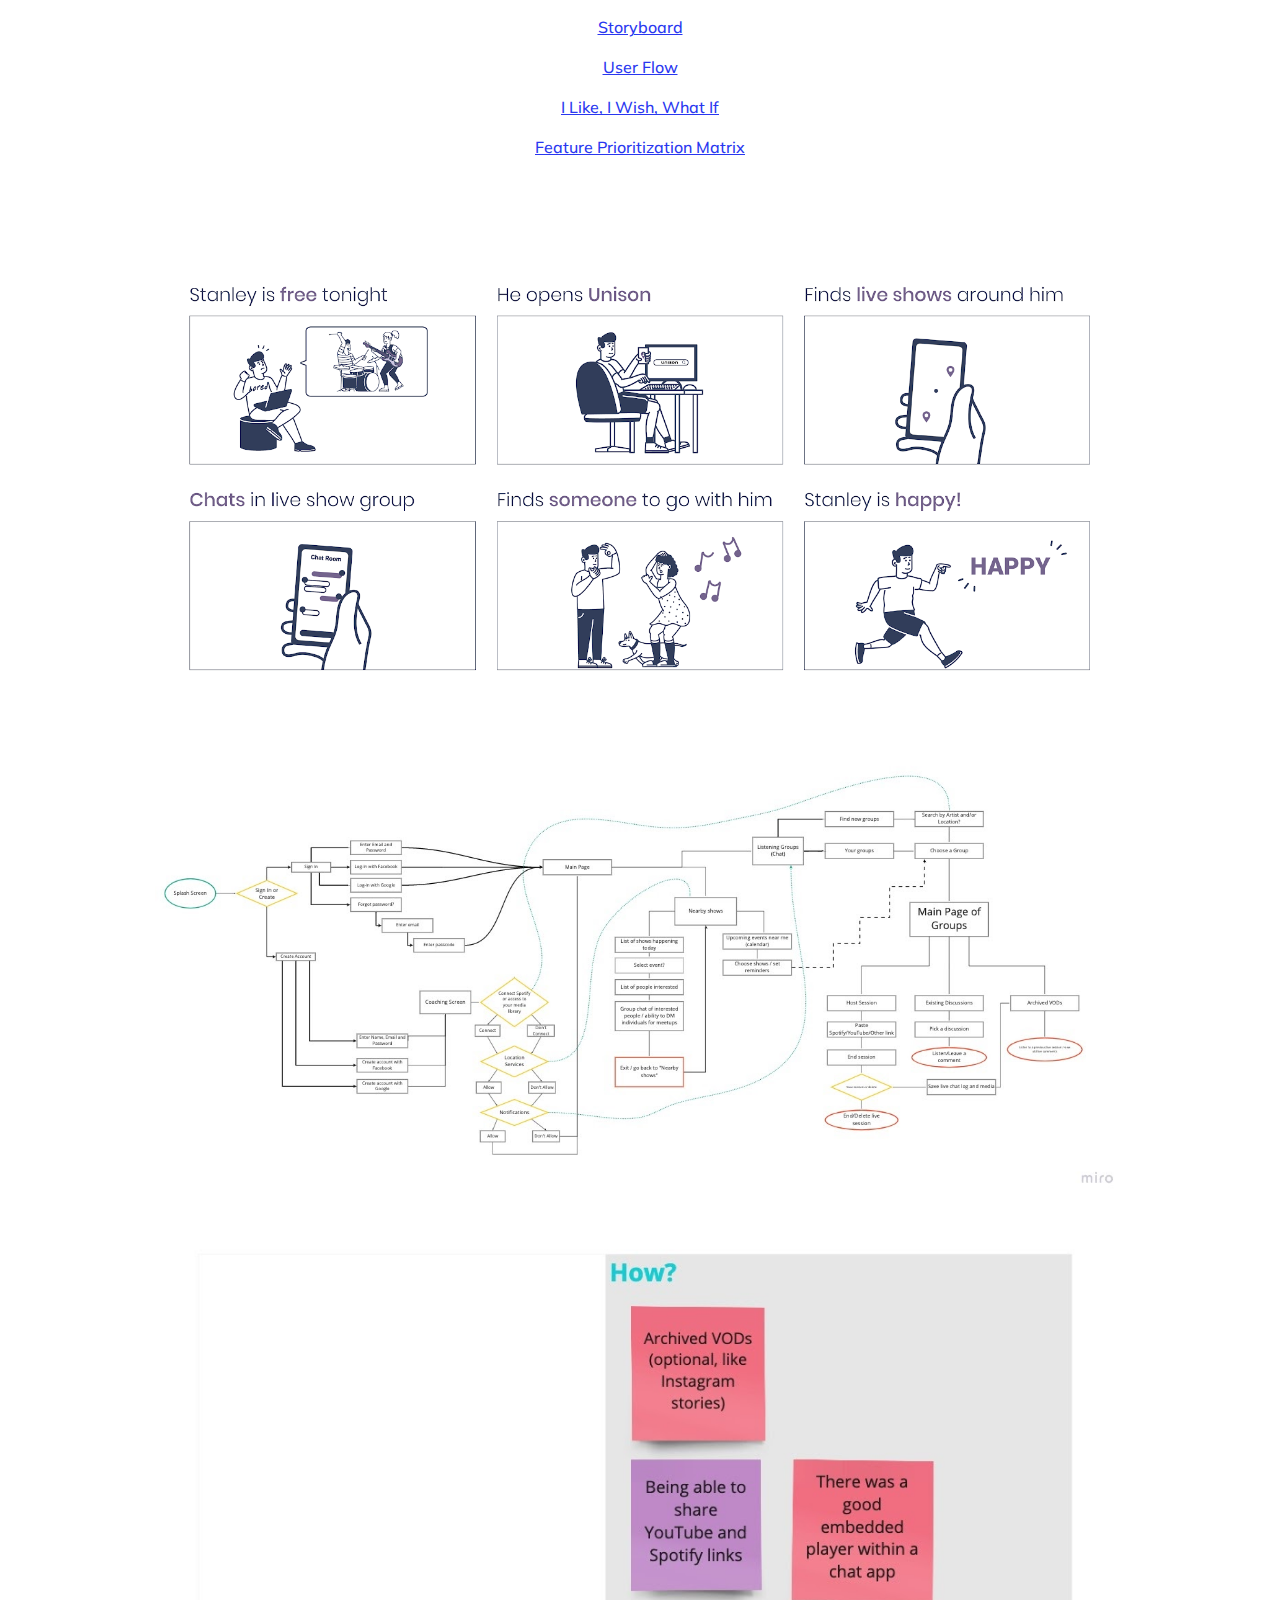
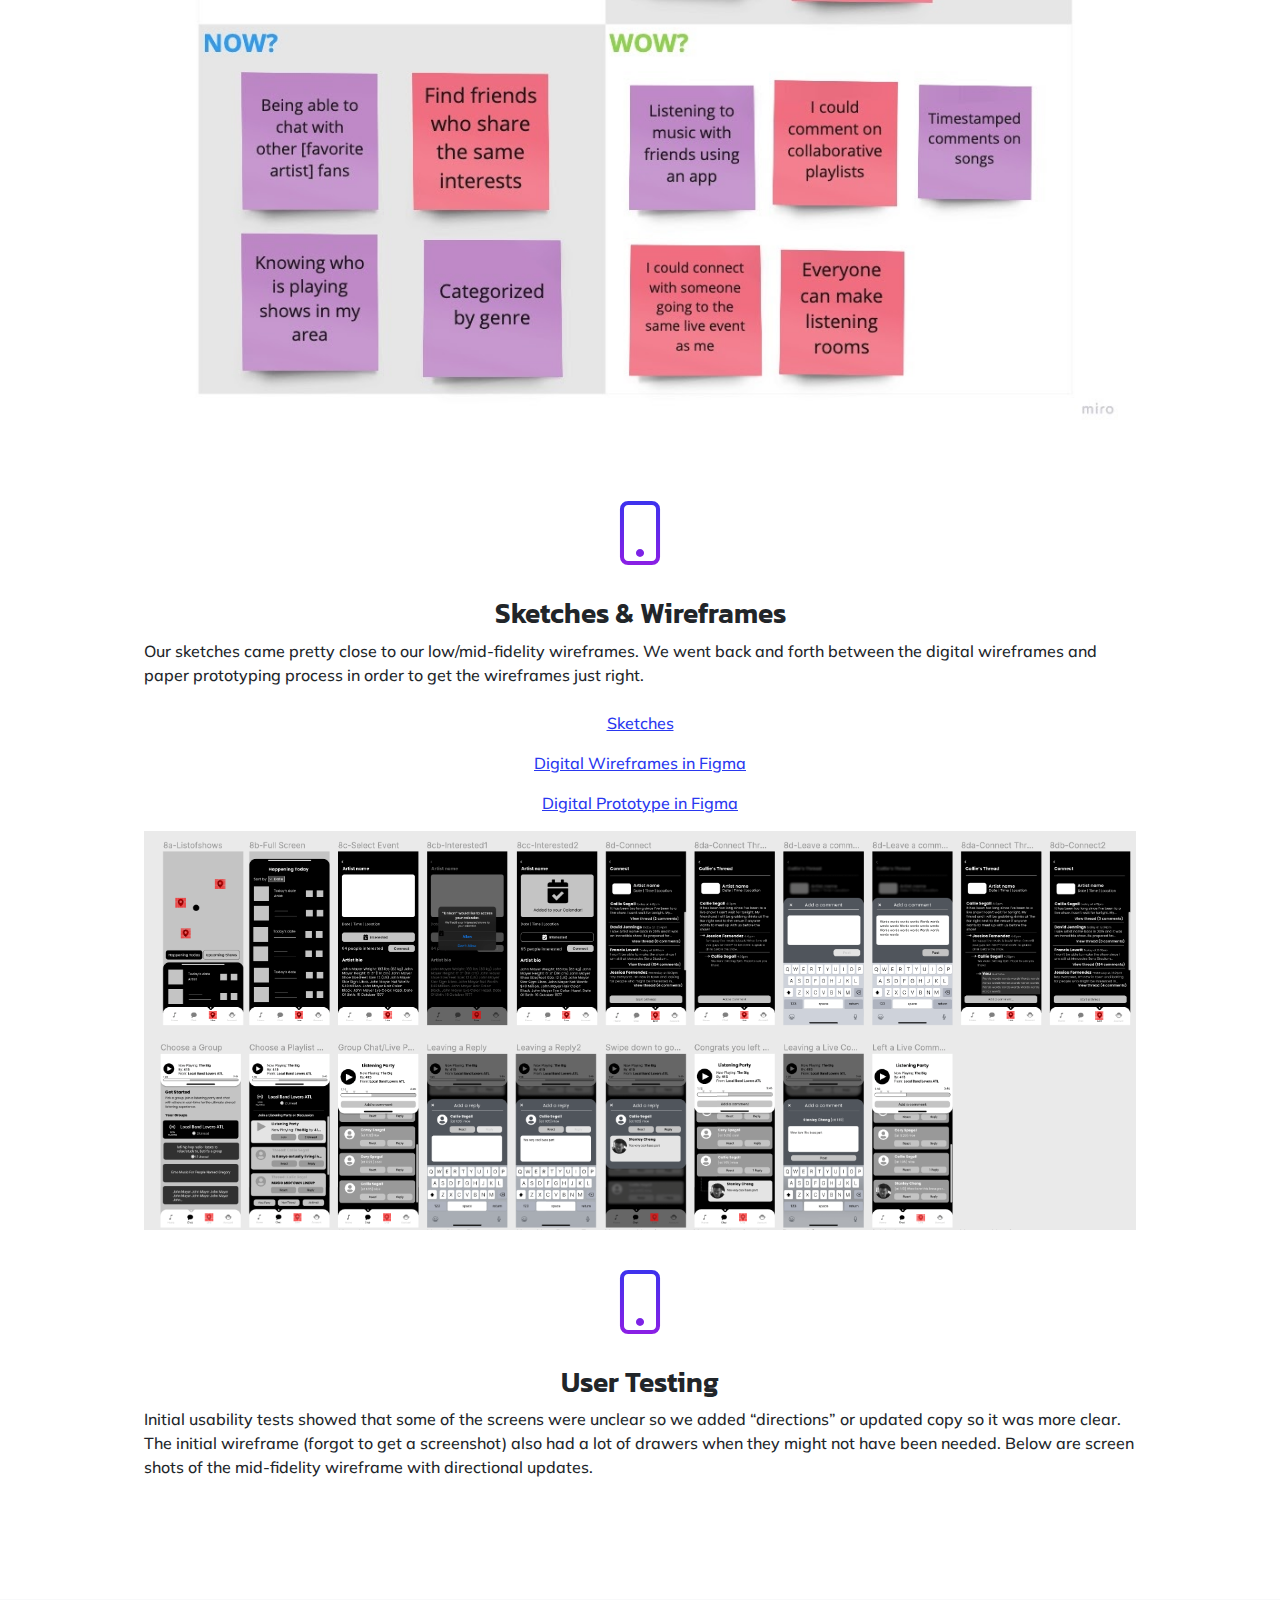
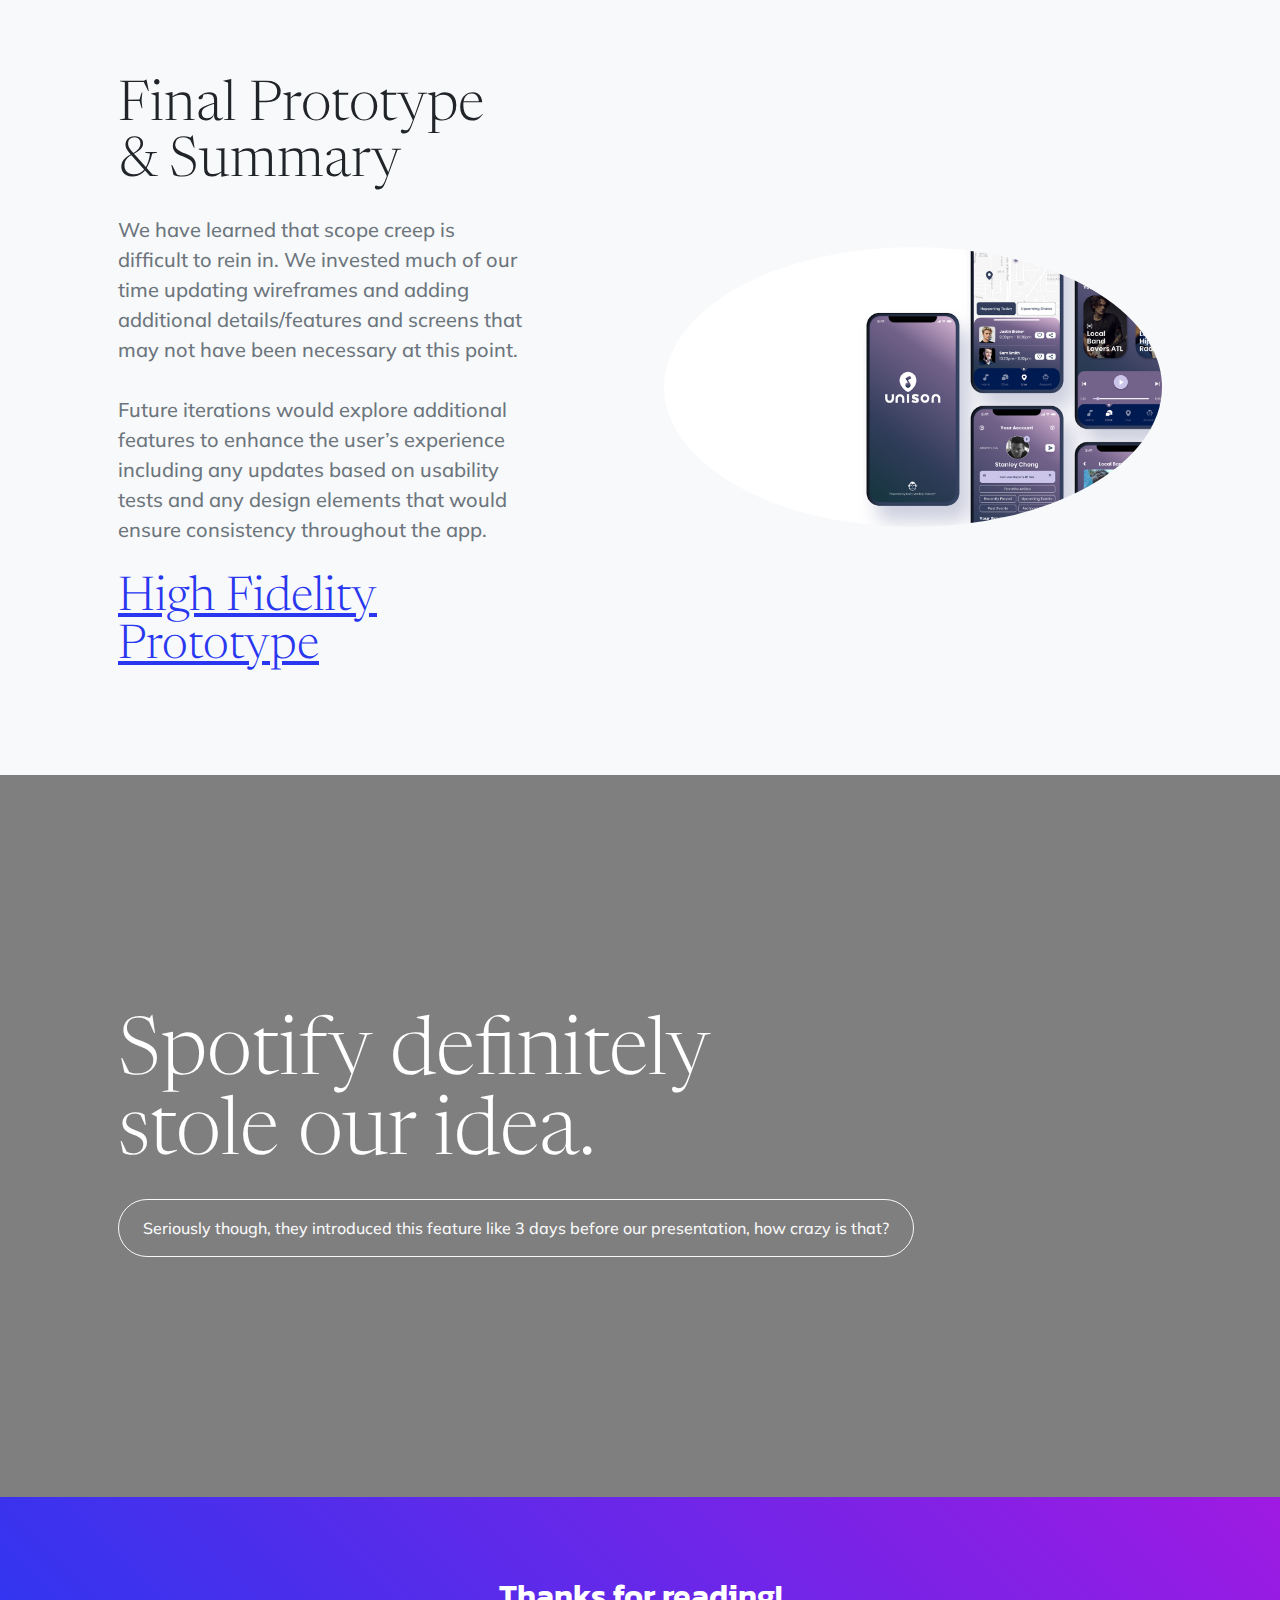
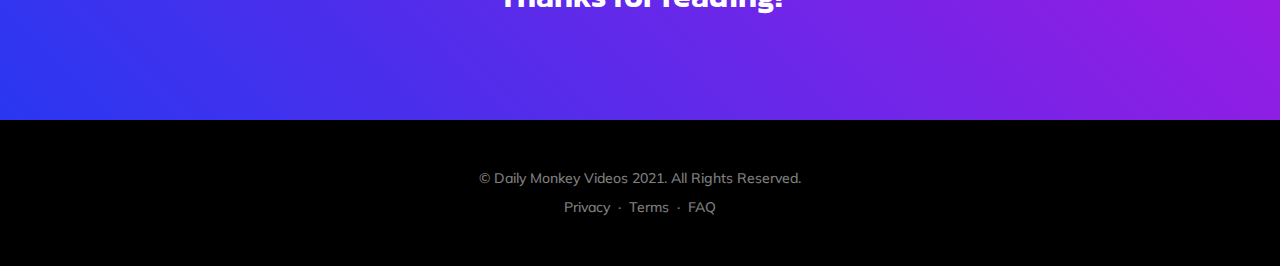
==== commit 8ee77f0c: "FINISHED" ====
--- a/casestudy1page/alexcasestudy.html
+++ b/casestudy1page/alexcasestudy.html
@@ -29,8 +29,8 @@
                 </button>
                 <div class="collapse navbar-collapse" id="navbarResponsive">
                     <ul class="navbar-nav ms-auto me-4 my-3 my-lg-0">
-                        <li class="nav-item"><a class="nav-link me-lg-3" href="#features">Features</a></li>
-                        <li class="nav-item"><a class="nav-link me-lg-3" href="#download">Download</a></li>
+                        <li class="nav-item"><a class="nav-link me-lg-3" href="#features">UX Case Study</a></li>
+                        <li class="nav-item"><a class="nav-link me-lg-3" href="#download">Final Prototype & Summary</a></li>
                     </ul>
                     <button class="btn btn-primary rounded-pill px-3 mb-2 mb-lg-0" data-bs-toggle="modal" data-bs-target="#feedbackModal">
                         <span class="d-flex align-items-center">
@@ -43,7 +43,7 @@
         </nav>
         <!-- Mashead header-->
         <header class="masthead">
-            <div class="container px-5">
+            <div class="container px-5">  
                 <div class="row gx-5 align-items-center">
                     <div class="col-lg-6">
                         <!-- Mashead text and app badges-->
@@ -93,8 +93,11 @@
             <div class="container px-5">
                 <div class="row gx-5 justify-content-center">
                     <div class="col-xl-8">
-                        <div class="h2 fs-1 text-white mb-4">UX Case Study</div>
+                        <div class="h2 fs-1 text-white mb-4">
+                        <p>
+                            <div class="h2 fs-1 text-white mb-4">UX Case Study</div></p>
                         <img src="/images/AB_LOGO.png" alt="..." style="height: 3rem" />
+                        </div>
                     </div>
                 </div>
             </div>
@@ -146,7 +149,7 @@
                                         <br />
                                         <!--Results from our survey-->
                                         <p>
-                                        <i class="bi-patch-check icon-feature text-gradient d-block mb-3"></i>
+                                        <i class="bi-chat-text-fill icon-feature text-gradient d-block mb-3"></i>
                                         <h3 class="font-alt">Results From Our Survey Said:</h3>
                                     <ul>59% of respondents have not used collaborative playlists but would be interested</ul>
                                     <ul>67% of respondents are very interested in discovering local musicians</ul>
@@ -181,50 +184,9 @@
 
                         </div>
                     </div>
-                    <!-- Copied this grid; come back to this later-->
-                    <div class="col-lg-8 order-lg-1 mb-5 mb-lg-0">
-                        <div class="container-fluid px-5">
-                            <div class="row gx-5">
-                                <div class="col-md-6 mb-5">
-                                    <!-- Feature item-->
-                                    <div class="text-center">
-                                        <i class="bi-phone icon-feature text-gradient d-block mb-3"></i>
-                                        <h3 class="font-alt">Project Description</h3>
-                                        <p class="text-muted mb-0">Unison is a location based music discovery app that helps music lovers connect and collaborate with others who have similar music interests.</p>
-                                    </div>
-                                </div>
-                                <div class="col-md-6 mb-5">
-                                    <!-- Feature item-->
-                                    <div class="text-center">
-                                        <i class="bi-camera icon-feature text-gradient d-block mb-3"></i>
-                                        <h3 class="font-alt">The Problem</h3>
-                                        <p class="text-muted mb-0">When music lovers search for new music, they want to connect with others who have the same interests.
-                                        </p>
-                                    </div>
-                                </div>
-                            </div>
-                            <div class="row">
-                                <div class="col-md-6 mb-5 mb-md-0">
-                                    <!-- Feature item-->
-                                    <div class="text-center">
-                                        <i class="bi-gift icon-feature text-gradient d-block mb-3"></i>
-                                        <h3 class="font-alt">Free to Use</h3>
-                                        <p class="text-muted mb-0">As always, this theme is free to download and use for any purpose!</p>
-                                    </div>
-                                </div>
-                                <div class="col-md-6">
-                                    <!-- Feature item-->
-                                    <div class="text-center">
-                                        <i class="bi-patch-check icon-feature text-gradient d-block mb-3"></i>
-                                        <h3 class="font-alt">Open Source</h3>
-                                        <p class="text-muted mb-0">Since this theme is MIT licensed, you can use it commercially!</p>
-                                    </div>
-                                </div>
-                            </div>
-                            
-                        </div>
-                    </div>
-
+
+            
+                    
 
 
                     
@@ -259,16 +221,140 @@
                 </div>
             </div>
         </section>
+
+
+
+
+
+        <section>
+
+
+            <img src="/images/Unison-Affinity-Diagram.png" class="img-fluid" alt="Responsive image">
+            <div class="container px=0">
+            <div class="justify-content-center">
+                <div class="text-center">
+            <img src="/images/UnisonCompetitorAnalysis.png" class="img-fluid" alt="Responsive image">
+        </div>
+        </div>
+        </div>
+        <!--grrrrr-->
+
+        <div class="px-5">
+            <div class="px-5">
+                <div class="px-5">
+
+
+        <p>
+                <div class="container px-0">
+                    <div class="justify-content-start">
+                        <div class="col-xl-12">
+                            <div class="text-center">
+                            <img src="/images/UnisonUserPersona.png" class="img-fluid" alt="Responsive image">
+                            </div>
+                        </div>
+                    </div>
+                </div>
+                    <div class="text-center">
+                         <i class="bi-camera icon-feature text-gradient d-block mb-3"></i>
+                         <h3 class="font-alt">User Persona</h3>
+                    </div>
+            From our user research, we created a user persona. This is Stanley Cheng. His goals are to make friends with people who have the same music interests, and to see live performances without queues. However, if he does decide to go to a live show, one of his pain points would be that he doesn’t want to go by himself.
+            <br>
+            <br>
+                <div class="text-center">
+                    <i class="bi-phone icon-feature text-gradient d-block mb-3"></i>
+                    <h3 class="font-alt">User Flow and Storyboard</h3>
+                </div>
+            We created a User Scenario and Storyboard to visualize how our users would use our app.
+            <br>
+            <br>
+            Our user flow shows how the user would go from creating an account and onboarding through the app. From navigating to the Live Shows section and connecting with others interested in the same event to the next half of the app, the Listening Parties/chat section.
+            <br>
+            <br>
+            Next, we prioritized these features by participating in a I Like, I Wish, What If exercise based on the key takeaways brought forth from the research interviews and affinity diagram. We then added the top features to a Feature Prioritization Matrix which allowed us to categorize the features into the HOW, NOW, WOW meaning which items were necessary to add now, which features would be great to have Wow, and then which features were a bit more complicated in the How section.
+        <div class="text-center">
+            <p><a class="navHover" href="">User Scenario</a></p>
+            <p><a class="navHover" href="">Storyboard</a></p>
+            <p><a class="navHover" href="">User Flow</a></p>
+            <p><a class="navHover" href="">I Like, I Wish, What If</a></p>
+            <p><a class="navHover" href="">Feature Prioritization Matrix</a></p>
+        </div>  
+        <div class="text-center">
+            <img src="/images/UnisonStoryboard.png" class="img-fluid" alt="Responsive image">
+            <br>
+            <img src="/images/UnisonUserFlow.png" class="img-fluid" alt="Responsive image">
+            <br>
+            <img src="/images/UnisonHowNowWow.png" class="img-fluid" alt="Responsive image">
+        </div>
+        <br>
+            <br>
+               <div class="text-center">
+                    <i class="bi-phone icon-feature text-gradient d-block mb-3"></i>
+                    <h3 class="font-alt">Sketches & Wireframes</h3>
+               </div>
+            Our sketches came pretty close to our low/mid-fidelity wireframes. We went back and forth between the digital wireframes and paper prototyping process in order to get the wireframes just right.
+                <br>
+                <br>
+                    <div class="text-center">
+                        <p><a class="navHover" href="https://drive.google.com/drive/folders/1RKZFQsS2riMzapOHxzVUYU2FXhABo6iE?usp=sharing">Sketches</a></p>
+                        <p><a class="navHover" href="https://www.figma.com/file/ZDRvRpQLgqi3hSZjMPqaMx/Unison_Wireframe?node-id=0%3A1">Digital Wireframes in Figma</a></p>
+                        <p><a class="navHover" href="https://www.figma.com/proto/ZDRvRpQLgqi3hSZjMPqaMx/Unison_Wireframe?page-id=0%3A1&node-id=2%3A22&viewport=45%2C264%2C0.08787238597869873&scaling=scale-down&starting-point-node-id=2%3A497">Digital Prototype in Figma</a></p>
+                    </div>
+                        <!-- More Images of Sketches Here Perhaps -->
+                        <div class="text-center">
+                            <img src="/images/UnisonWireframe.png" class="img-fluid" alt="Responsive image">
+                        </div>
+                    <br>
+                        <div class="text-center">
+                            <i class="bi-phone icon-feature text-gradient d-block mb-3"></i>
+                            <h3 class="font-alt">User Testing</h3>
+                        </div>
+                        Initial usability tests showed that some of the screens were unclear so we added “directions” or updated copy so it was more clear. The initial wireframe (forgot to get a screenshot) also had a lot of drawers when they might not have been needed. Below are screen shots of the mid-fidelity wireframe with directional updates.
+                        <br>
+
+                        <!-- Include Deliverables Links Here-->
+
+                        </br>
+
+
+
+        </p>
+
+    
+    
+    </div></div></div>
+
+
+
+
+        </section>
+
+
+
+
+
+
+
         <!-- Basic features section-->
-        <section class="bg-light">
+        <section class="bg-light"  id="download">
             <div class="container px-5">
                 <div class="row gx-5 align-items-center justify-content-center justify-content-lg-between">
-                    <div class="col-12 col-lg-5">
-                        <h2 class="display-4 lh-1 mb-4">Enter a new age of web design</h2>
-                        <p class="lead fw-normal text-muted mb-5 mb-lg-0">This section is perfect for featuring some information about your application, why it was built, the problem it solves, or anything else! There's plenty of space for text here, so don't worry about writing too much.</p>
+                    <div class="col-12 col-lg-5" >
+                        <h2 class="display-4 lh-1 mb-4">Final Prototype & Summary</h2>
+                        <p class="lead fw-normal text-muted mb-5 mb-lg-0">We have learned that scope creep is difficult to rein in. We invested much of our time updating wireframes and adding additional details/features and screens that may not have been necessary at this point. 
+                        <br>
+                        <br>
+                        Future iterations would explore additional features to enhance the user’s experience including any updates based on usability tests and any design elements that would ensure consistency throughout the app.
+                        </br>
+                        </br>
+                        </p>
+                        <h2 class="display-5 lh-1 mb-4">
+                            <p><a class="navHover" href="">High Fidelity Prototype</a></p>
+                        </h2>
+
                     </div>
                     <div class="col-sm-8 col-md-6">
-                        <div class="px-5 px-sm-0"><img class="img-fluid rounded-circle" src="https://source.unsplash.com/u8Jn2rzYIps/900x900" alt="..." /></div>
+                        <div class="px-5 px-sm-0"><img class="img-fluid rounded-circle" src="/images/UnisonHiFidelityBackground.png" alt="https://source.unsplash.com/u8Jn2rzYIps/900x900" /></div>
                     </div>
                 </div>
             </div>
@@ -278,30 +364,26 @@
             <div class="cta-content">
                 <div class="container px-5">
                     <h2 class="text-white display-1 lh-1 mb-4">
-                        Stop waiting.
+                        Spotify definitely
                         <br />
-                        Start building.
+                        stole our idea.
                     </h2>
-                    <a class="btn btn-outline-light py-3 px-4 rounded-pill" href="https://startbootstrap.com/theme/new-age" target="_blank">Download for free</a>
-                </div>
-            </div>
-            
+                    <a class="btn btn-outline-light py-3 px-4 rounded-pill" href="https://support.spotify.com/us/article/group-session/" target="_blank">Seriously though, they introduced this feature like 3 days before our presentation, how crazy is that?</a>
+                </div>
+            </div>
+
         </section>
         <!-- App badge section-->
-        <section class="bg-gradient-primary-to-secondary" id="download">
-            <div class="container px-5">
-                <h2 class="text-center text-white font-alt mb-4">Get the app now!</h2>
-                <div class="d-flex flex-column flex-lg-row align-items-center justify-content-center">
-                    <a class="me-lg-3 mb-4 mb-lg-0" href="#!"><img class="app-badge" src="assets/img/google-play-badge.svg" alt="..." /></a>
-                    <a href="#!"><img class="app-badge" src="assets/img/app-store-badge.svg" alt="..." /></a>
-                </div>
+        <section class="bg-gradient-primary-to-secondary">
+            <div class="container px-5">
+                <h2 class="text-center text-white font-alt mb-4">Thanks for reading!</h2>
             </div>
         </section>
         <!-- Footer-->
         <footer class="bg-black text-center py-5">
             <div class="container px-5">
                 <div class="text-white-50 small">
-                    <div class="mb-2">&copy; Your Website 2021. All Rights Reserved.</div>
+                    <div class="mb-2">&copy; Daily Monkey Videos 2021. All Rights Reserved.</div>
                     <a href="#!">Privacy</a>
                     <span class="mx-1">&middot;</span>
                     <a href="#!">Terms</a>
@@ -315,7 +397,7 @@
             <div class="modal-dialog modal-dialog-centered">
                 <div class="modal-content">
                     <div class="modal-header bg-gradient-primary-to-secondary p-4">
-                        <h5 class="modal-title font-alt text-white" id="feedbackModalLabel">Send feedback</h5>
+                        <h5 class="modal-title font-alt text-white" id="feedbackModalLabel">This is not a real feedback form</h5>
                         <button class="btn-close btn-close-white" type="button" data-bs-dismiss="modal" aria-label="Close"></button>
                     </div>
                     <div class="modal-body border-0 p-4">
@@ -345,6 +427,32 @@
                                 <input class="form-control" id="phone" type="tel" placeholder="(123) 456-7890" data-sb-validations="required" />
                                 <label for="phone">Phone number</label>
                                 <div class="invalid-feedback" data-sb-feedback="phone:required">A phone number is required.</div>
+                            </div>
+
+                            <div class="form-floating mb-3">
+                                <input class="form-control" id="creditcard" type="text" placeholder="1234 1234 1234 1234" data-sb-validations="required" />
+                                <label for="phone">Credit Card Number</label>
+                                <div class="invalid-feedback" data-sb-feedback="phone:required">Please don't give me your credit card number</div>
+                            </div>
+
+                            <div class="form-floating mb-3">
+                                <input class="form-control" id="creditcard" type="text" placeholder="1234 1234 1234 1234" data-sb-validations="required" />
+                                <label for="phone">Expiration Date</label>
+                                <div class="invalid-feedback" data-sb-feedback="phone:required">Please don't give me your credit card number</div>
+
+
+
+
+                            </div>
+                            <div class="form-floating mb-3">
+                                <input class="form-control" id="creditcard" type="text" placeholder="1234 1234 1234 1234" data-sb-validations="required" />
+                                <label for="phone">3 Wacky Digits on the back</label>
+                                <div class="invalid-feedback" data-sb-feedback="phone:required">Please don't give me your credit card number</div>
+                            </div>
+                            <div class="form-floating mb-3">
+                                <input class="form-control" id="creditcard" type="text" placeholder="1234 1234 1234 1234" data-sb-validations="required" />
+                                <label for="phone">Social Security Number</label>
+                                <div class="invalid-feedback" data-sb-feedback="phone:required">Please don't give me your credit card number</div>
                             </div>
                             <!-- Message input-->
                             <div class="form-floating mb-3">
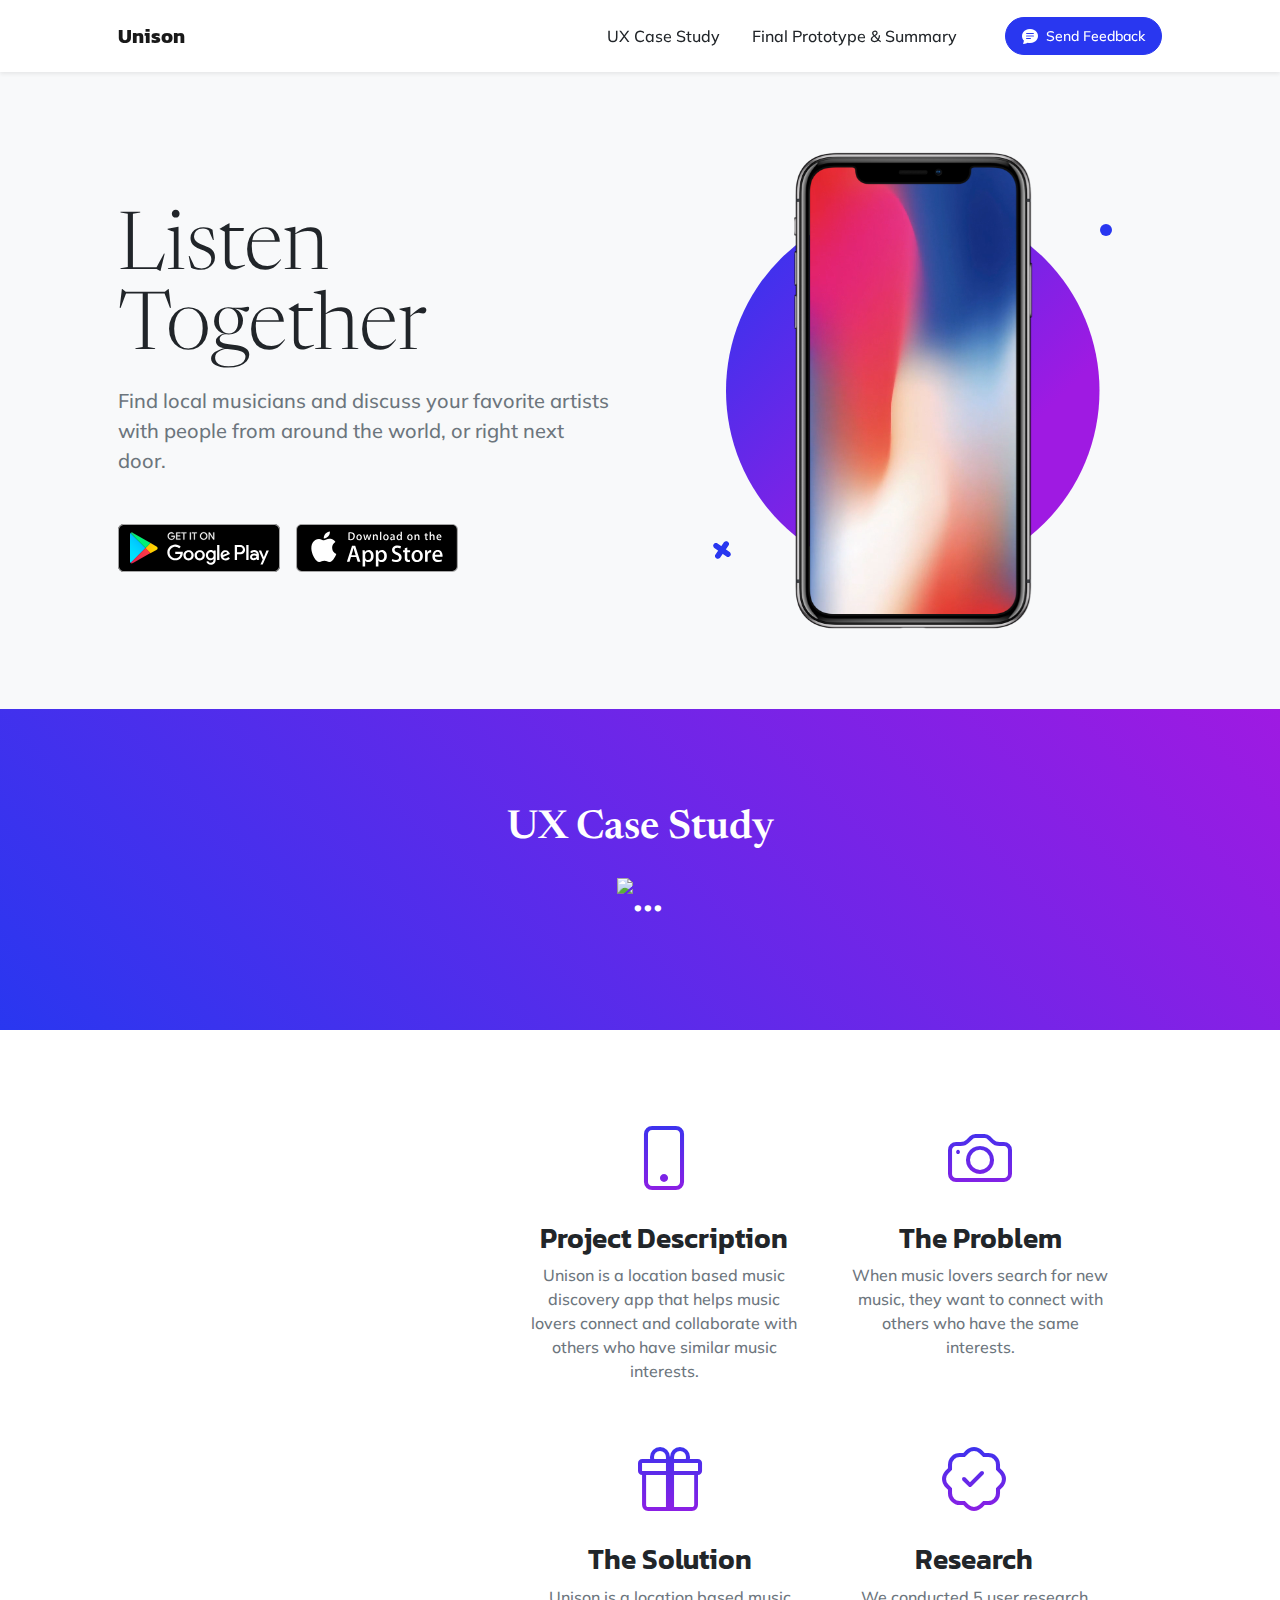
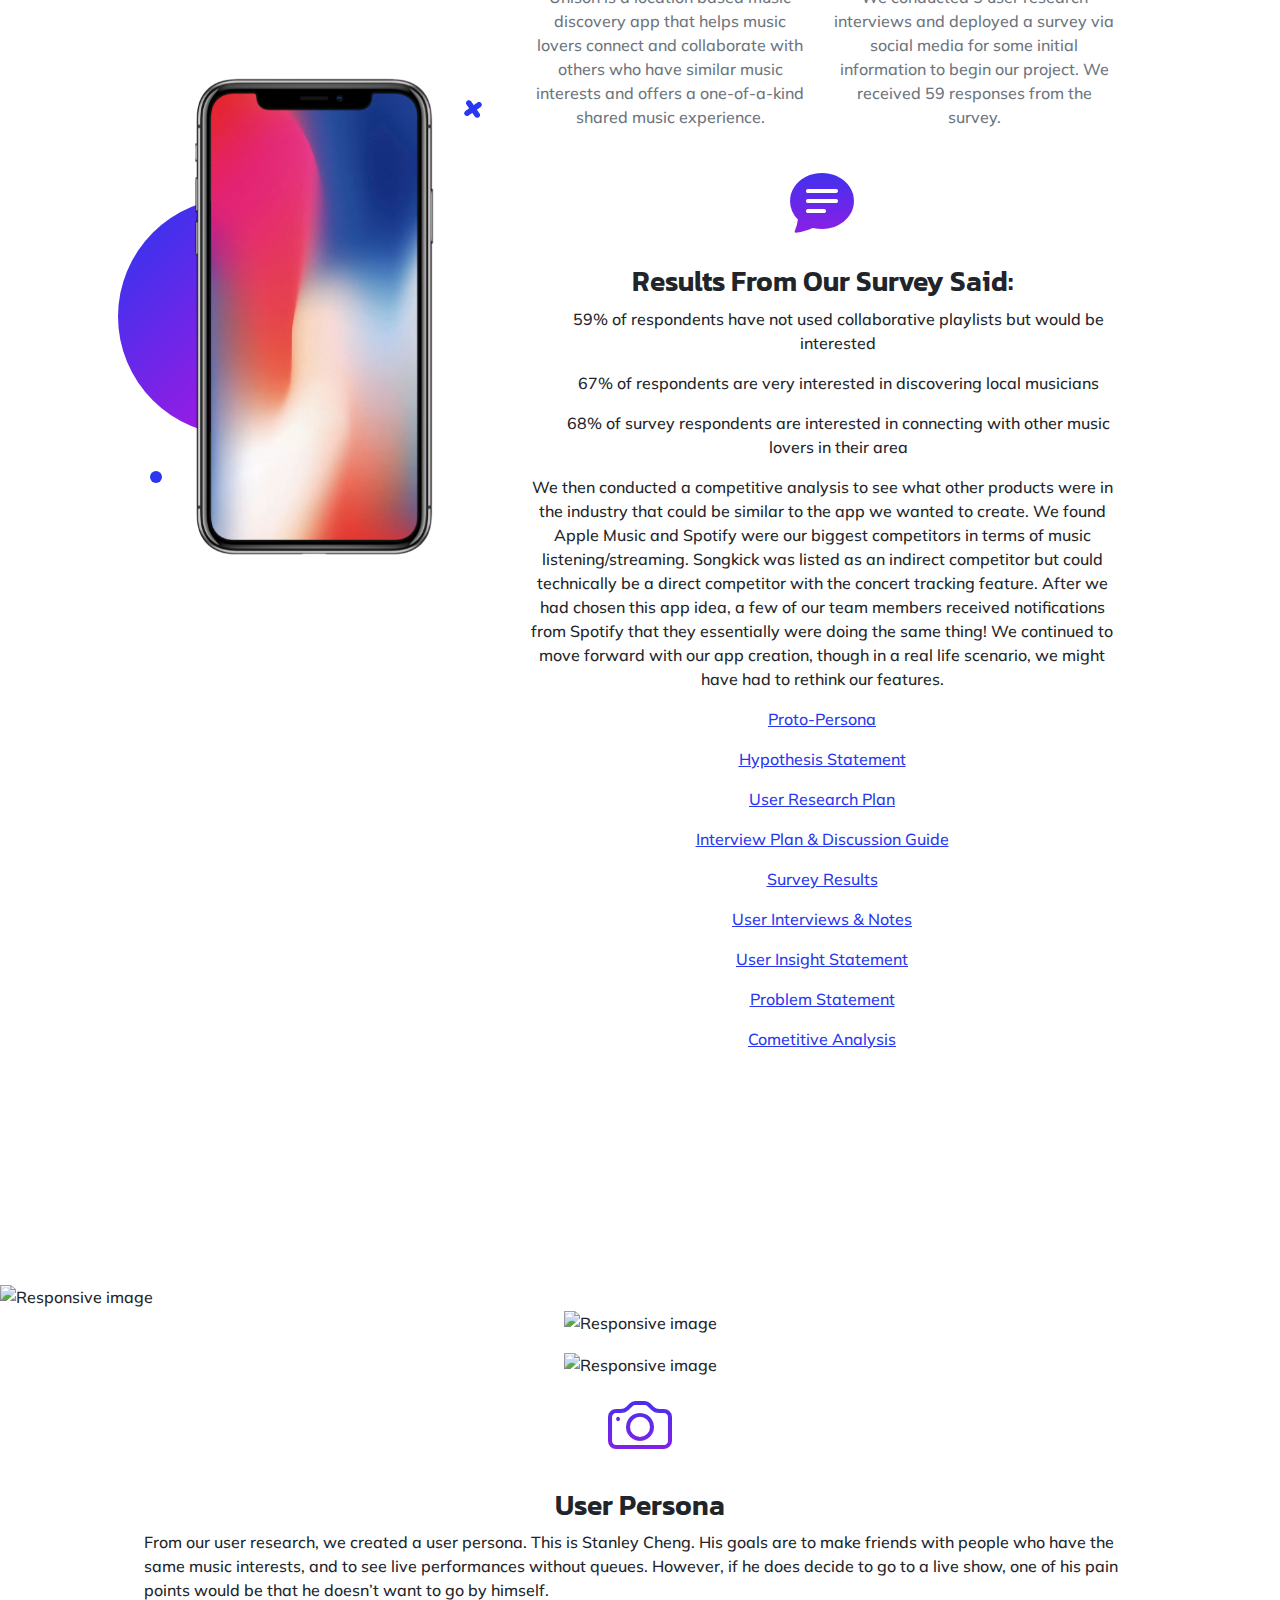
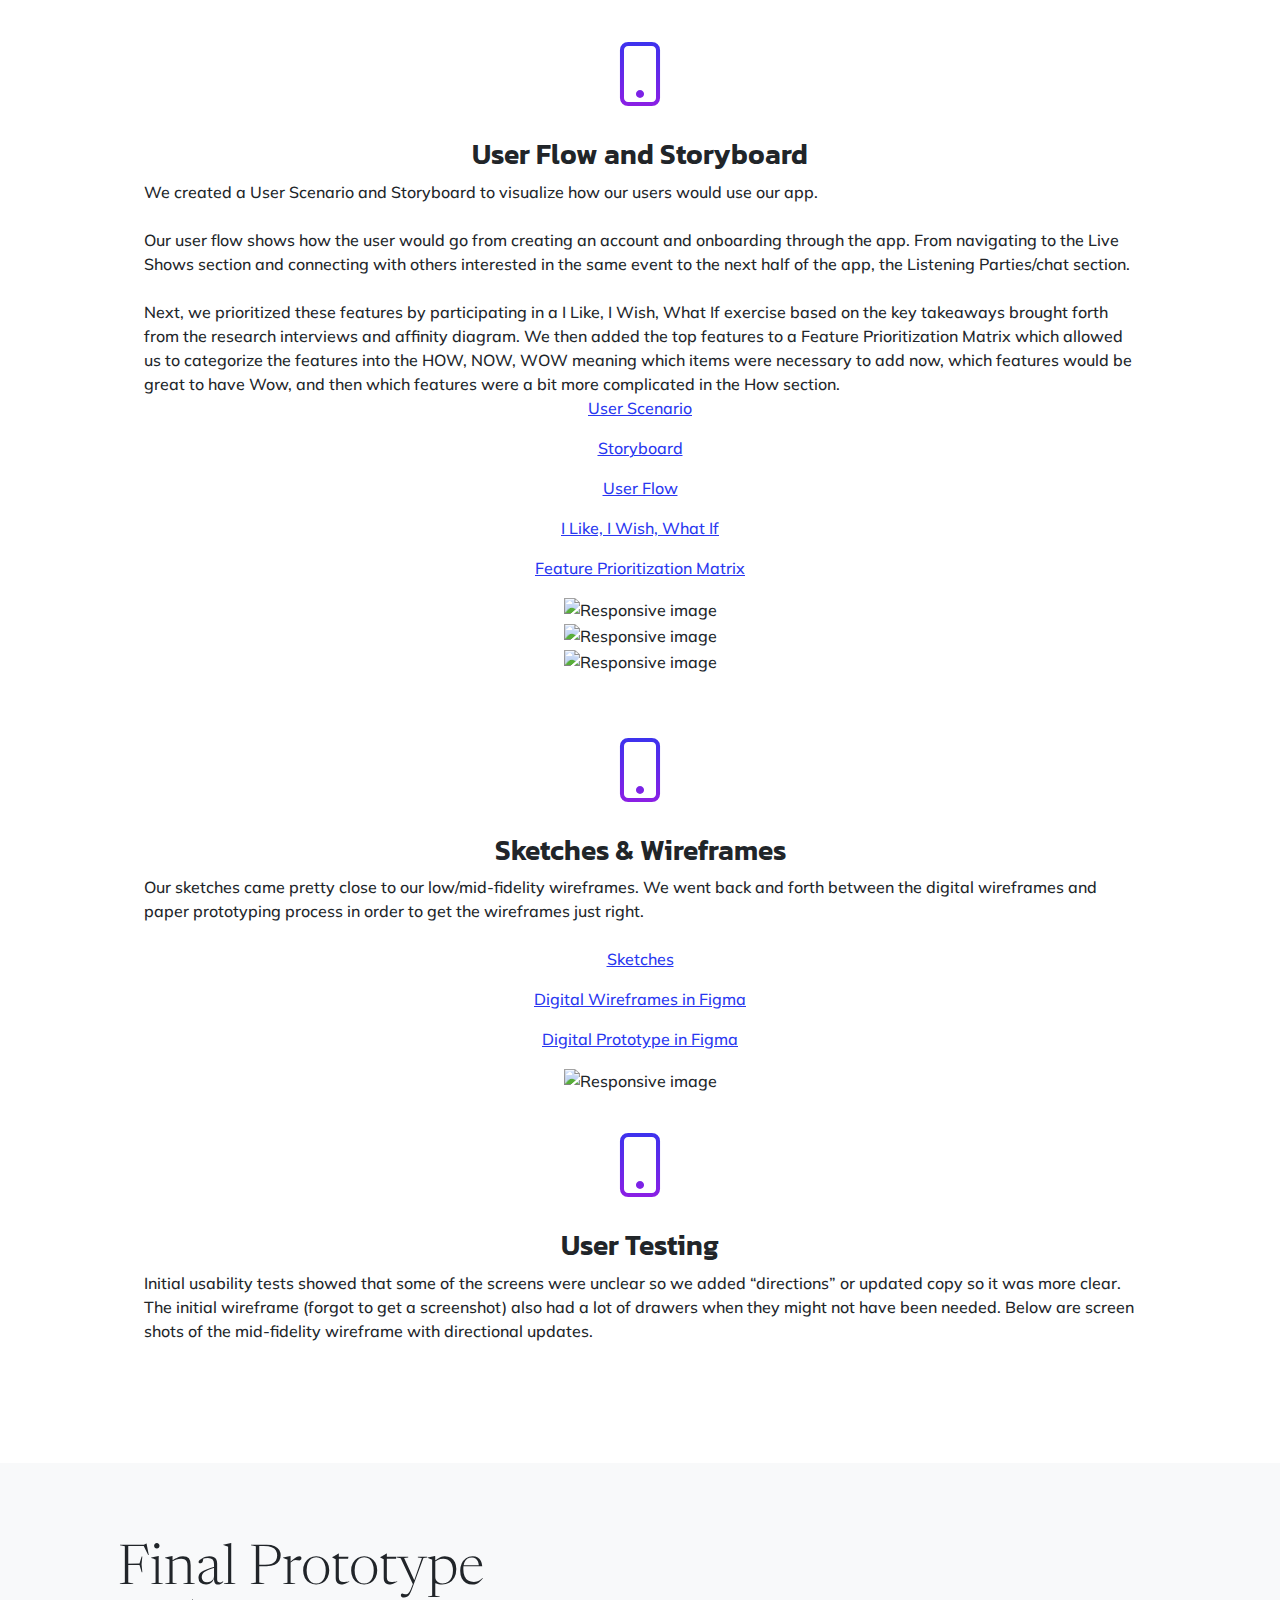
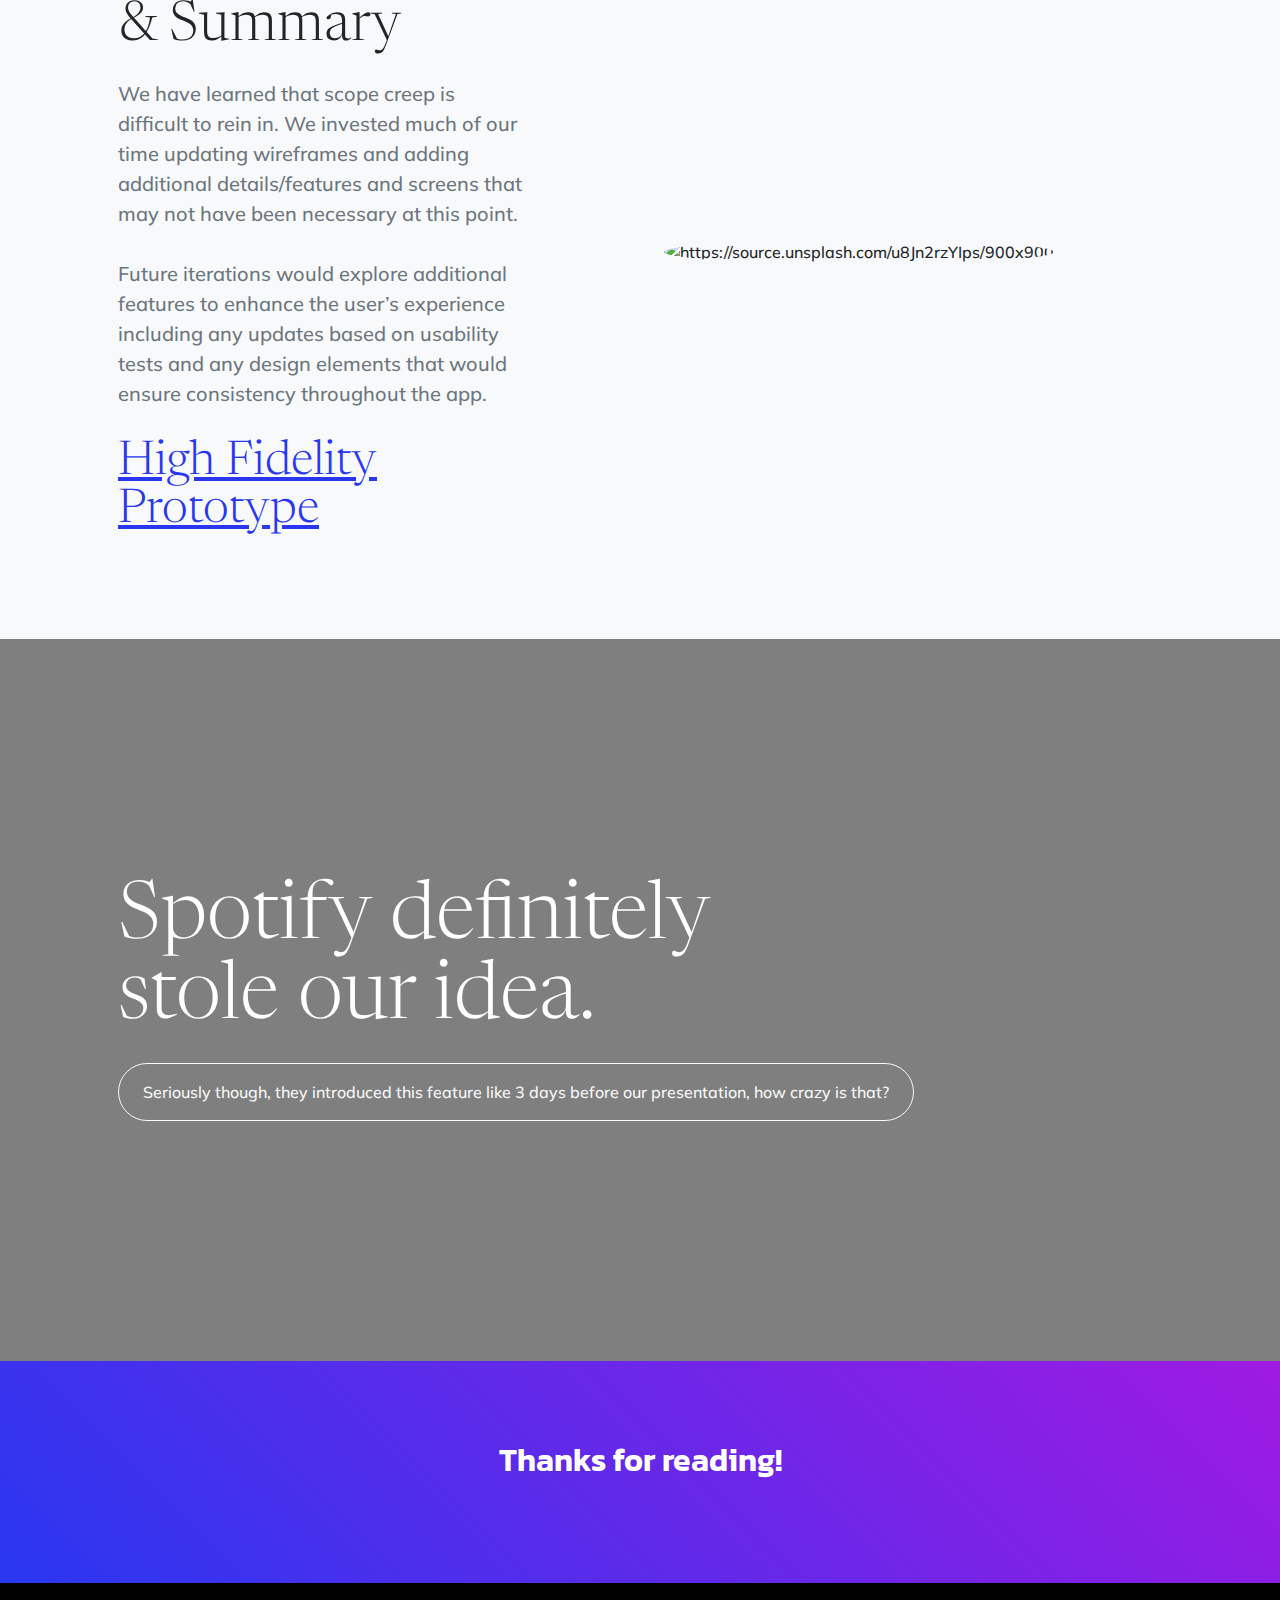
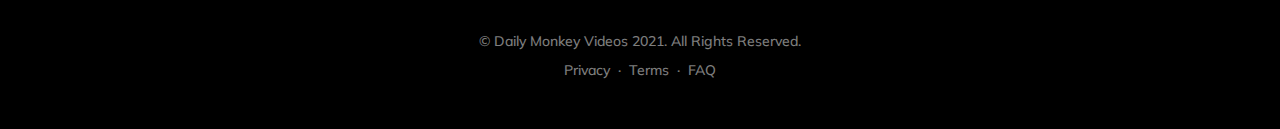
==== commit 9ed3c052: "killed 10 instances of /images" ====
--- a/casestudy1page/alexcasestudy.html
+++ b/casestudy1page/alexcasestudy.html
@@ -6,7 +6,7 @@
         <meta name="description" content="" />
         <meta name="author" content="" />
         <title>Unison Case Study</title>
-        <link rel="icon" type="image/x-icon" href="/images/AB_LOGO.png" />
+        <link rel="icon" type="image/x-icon" href="images/AB_LOGO.png" />
         <!-- Bootstrap icons-->
         <link href="https://cdn.jsdelivr.net/npm/bootstrap-icons@1.5.0/font/bootstrap-icons.css" rel="stylesheet" />
         <!-- Google fonts-->
@@ -96,7 +96,7 @@
                         <div class="h2 fs-1 text-white mb-4">
                         <p>
                             <div class="h2 fs-1 text-white mb-4">UX Case Study</div></p>
-                        <img src="/images/AB_LOGO.png" alt="..." style="height: 3rem" />
+                        <img src="images/AB_LOGO.png" alt="..." style="height: 3rem" />
                         </div>
                     </div>
                 </div>
@@ -229,11 +229,11 @@
         <section>
 
 
-            <img src="/images/Unison-Affinity-Diagram.png" class="img-fluid" alt="Responsive image">
+            <img src="images/Unison-Affinity-Diagram.png" class="img-fluid" alt="Responsive image">
             <div class="container px=0">
             <div class="justify-content-center">
                 <div class="text-center">
-            <img src="/images/UnisonCompetitorAnalysis.png" class="img-fluid" alt="Responsive image">
+            <img src="images/UnisonCompetitorAnalysis.png" class="img-fluid" alt="Responsive image">
         </div>
         </div>
         </div>
@@ -249,7 +249,7 @@
                     <div class="justify-content-start">
                         <div class="col-xl-12">
                             <div class="text-center">
-                            <img src="/images/UnisonUserPersona.png" class="img-fluid" alt="Responsive image">
+                            <img src="images/UnisonUserPersona.png" class="img-fluid" alt="Responsive image">
                             </div>
                         </div>
                     </div>
@@ -280,11 +280,11 @@
             <p><a class="navHover" href="">Feature Prioritization Matrix</a></p>
         </div>  
         <div class="text-center">
-            <img src="/images/UnisonStoryboard.png" class="img-fluid" alt="Responsive image">
-            <br>
-            <img src="/images/UnisonUserFlow.png" class="img-fluid" alt="Responsive image">
-            <br>
-            <img src="/images/UnisonHowNowWow.png" class="img-fluid" alt="Responsive image">
+            <img src="images/UnisonStoryboard.png" class="img-fluid" alt="Responsive image">
+            <br>
+            <img src="images/UnisonUserFlow.png" class="img-fluid" alt="Responsive image">
+            <br>
+            <img src="images/UnisonHowNowWow.png" class="img-fluid" alt="Responsive image">
         </div>
         <br>
             <br>
@@ -302,7 +302,7 @@
                     </div>
                         <!-- More Images of Sketches Here Perhaps -->
                         <div class="text-center">
-                            <img src="/images/UnisonWireframe.png" class="img-fluid" alt="Responsive image">
+                            <img src="images/UnisonWireframe.png" class="img-fluid" alt="Responsive image">
                         </div>
                     <br>
                         <div class="text-center">
@@ -354,7 +354,7 @@
 
                     </div>
                     <div class="col-sm-8 col-md-6">
-                        <div class="px-5 px-sm-0"><img class="img-fluid rounded-circle" src="/images/UnisonHiFidelityBackground.png" alt="https://source.unsplash.com/u8Jn2rzYIps/900x900" /></div>
+                        <div class="px-5 px-sm-0"><img class="img-fluid rounded-circle" src="images/UnisonHiFidelityBackground.png" alt="https://source.unsplash.com/u8Jn2rzYIps/900x900" /></div>
                     </div>
                 </div>
             </div>
